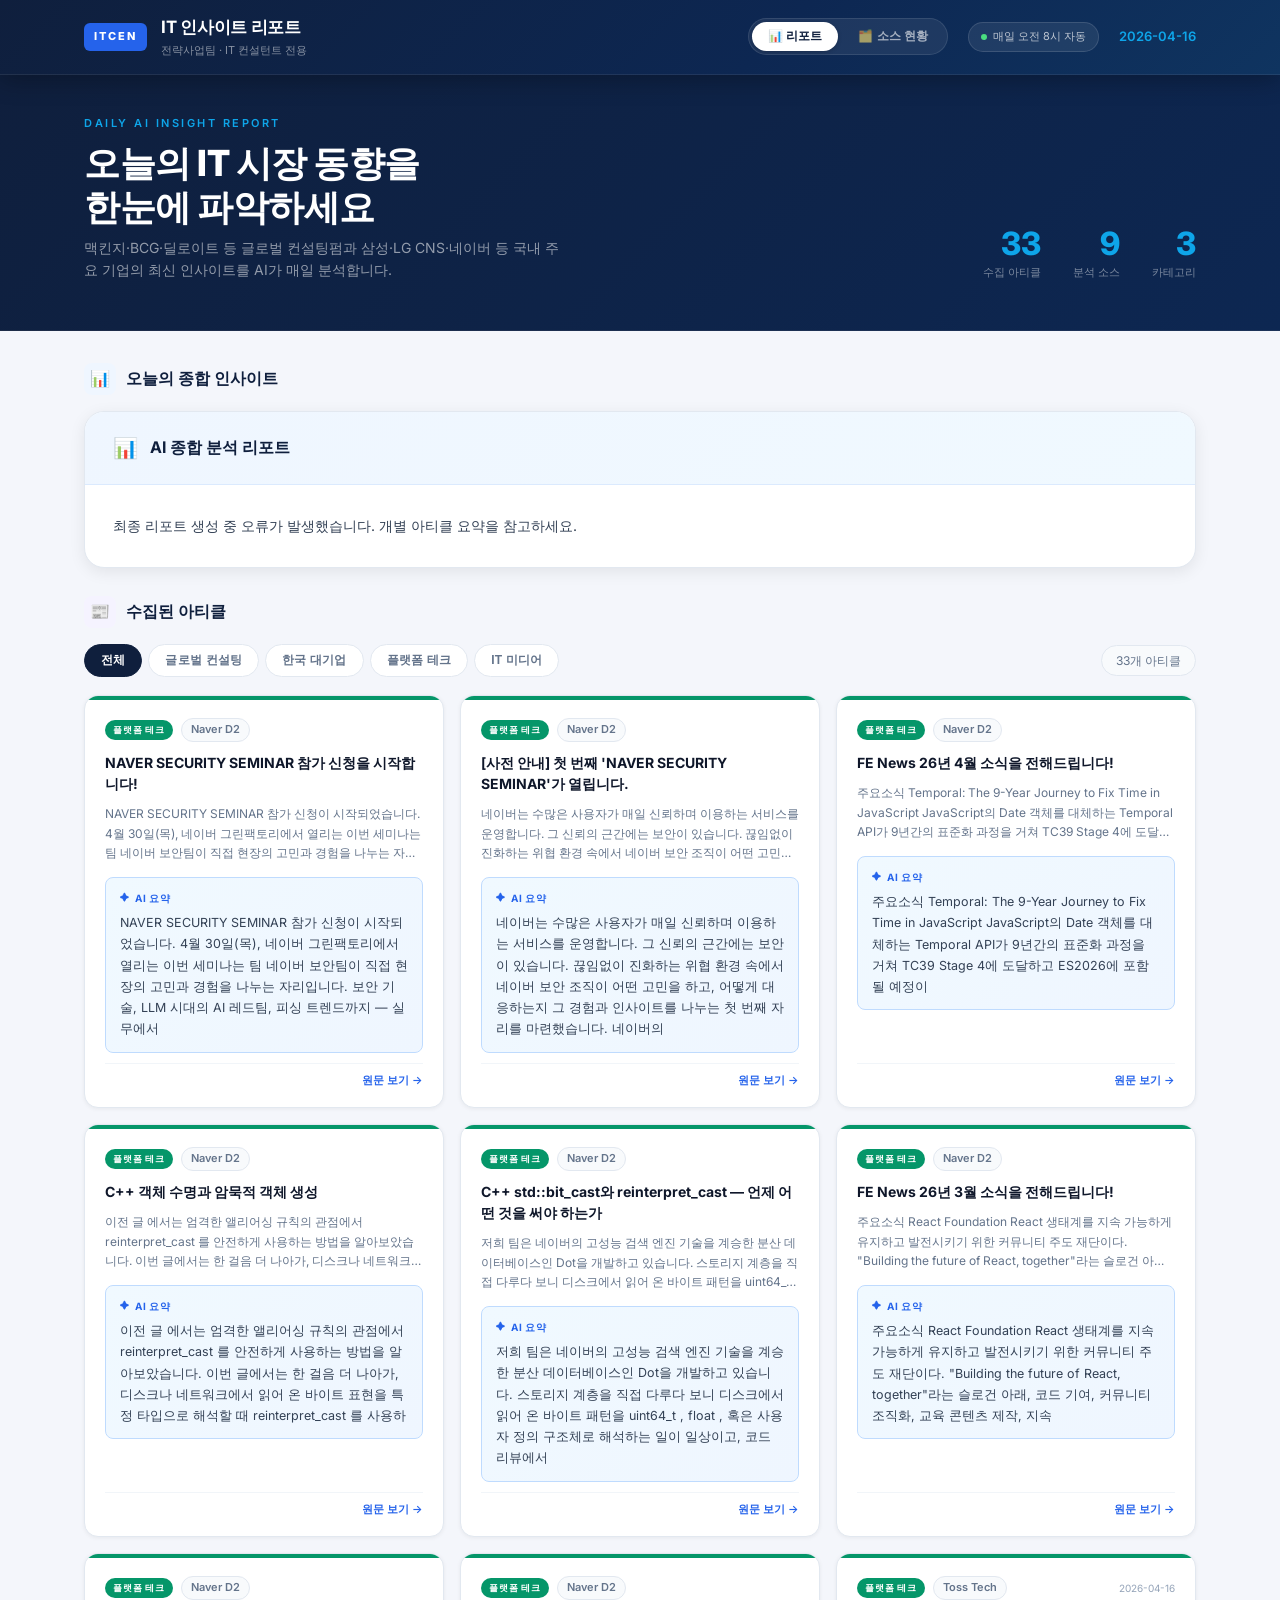
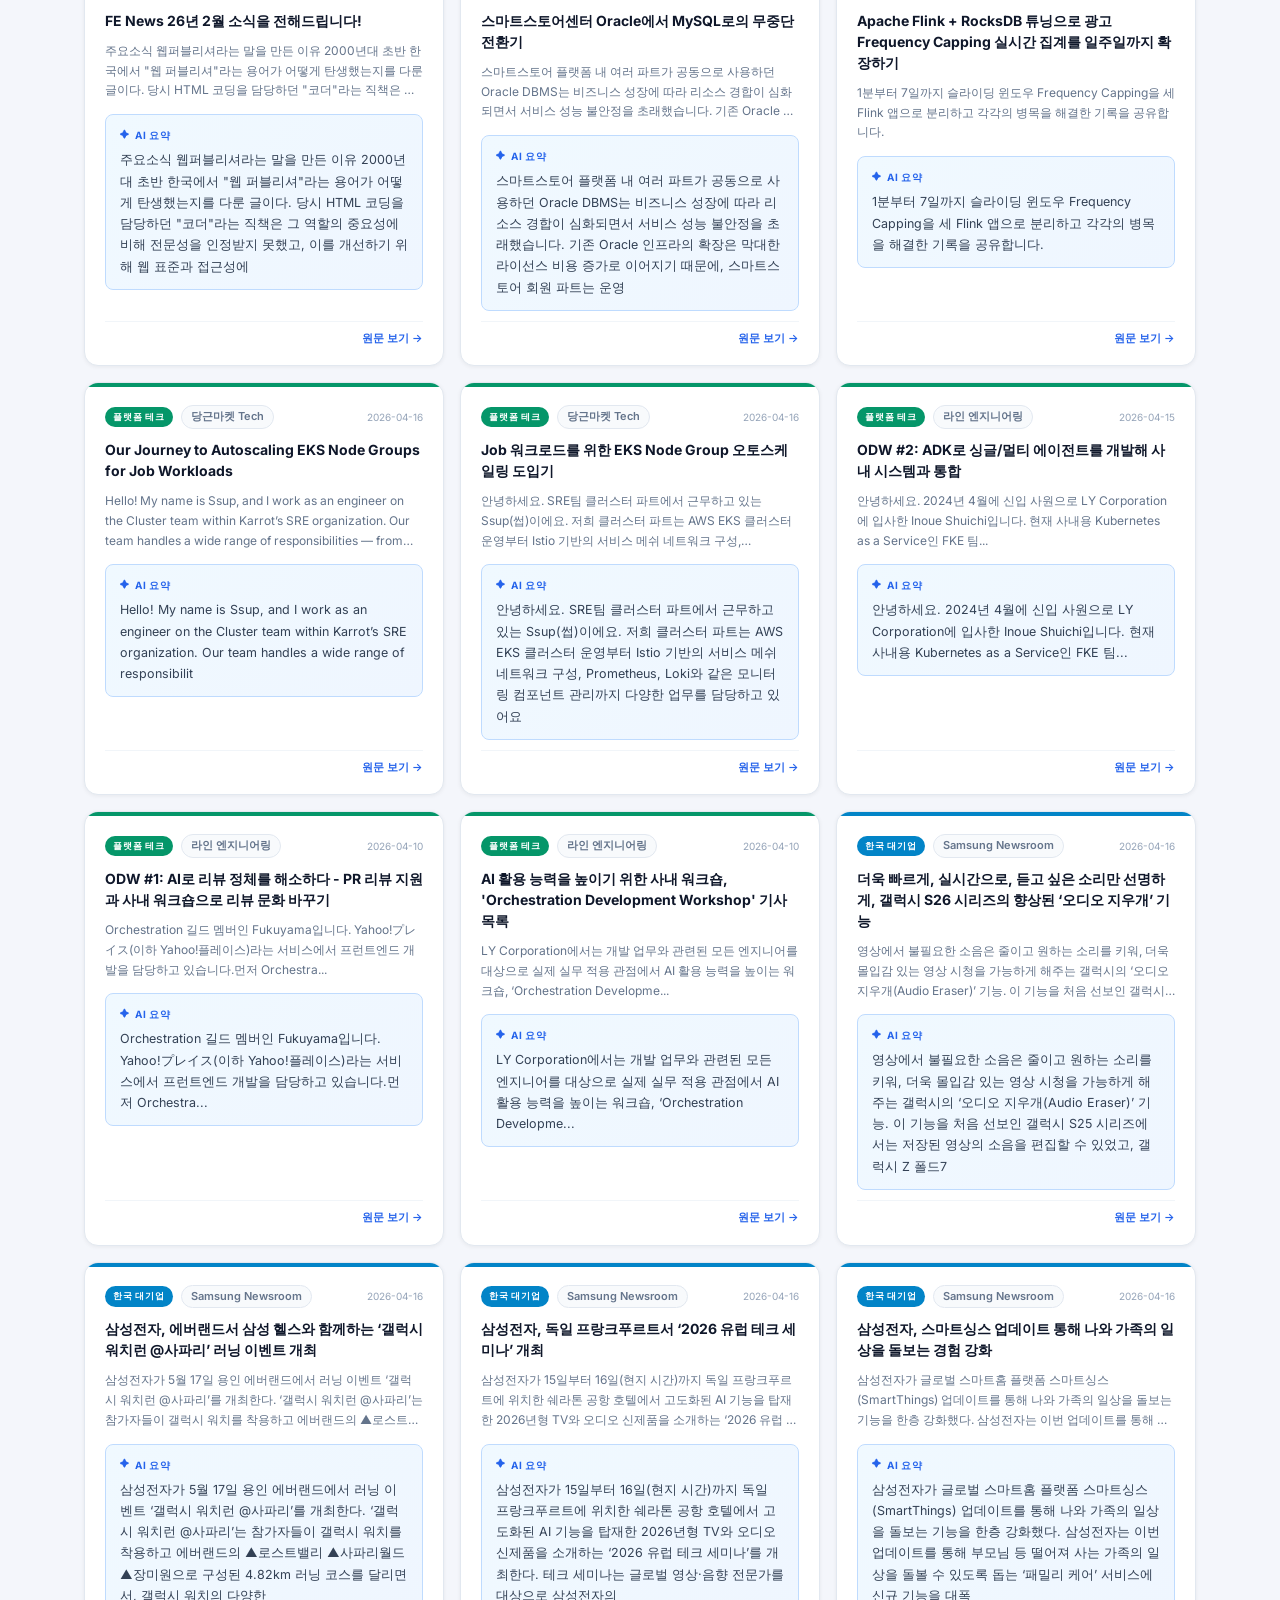
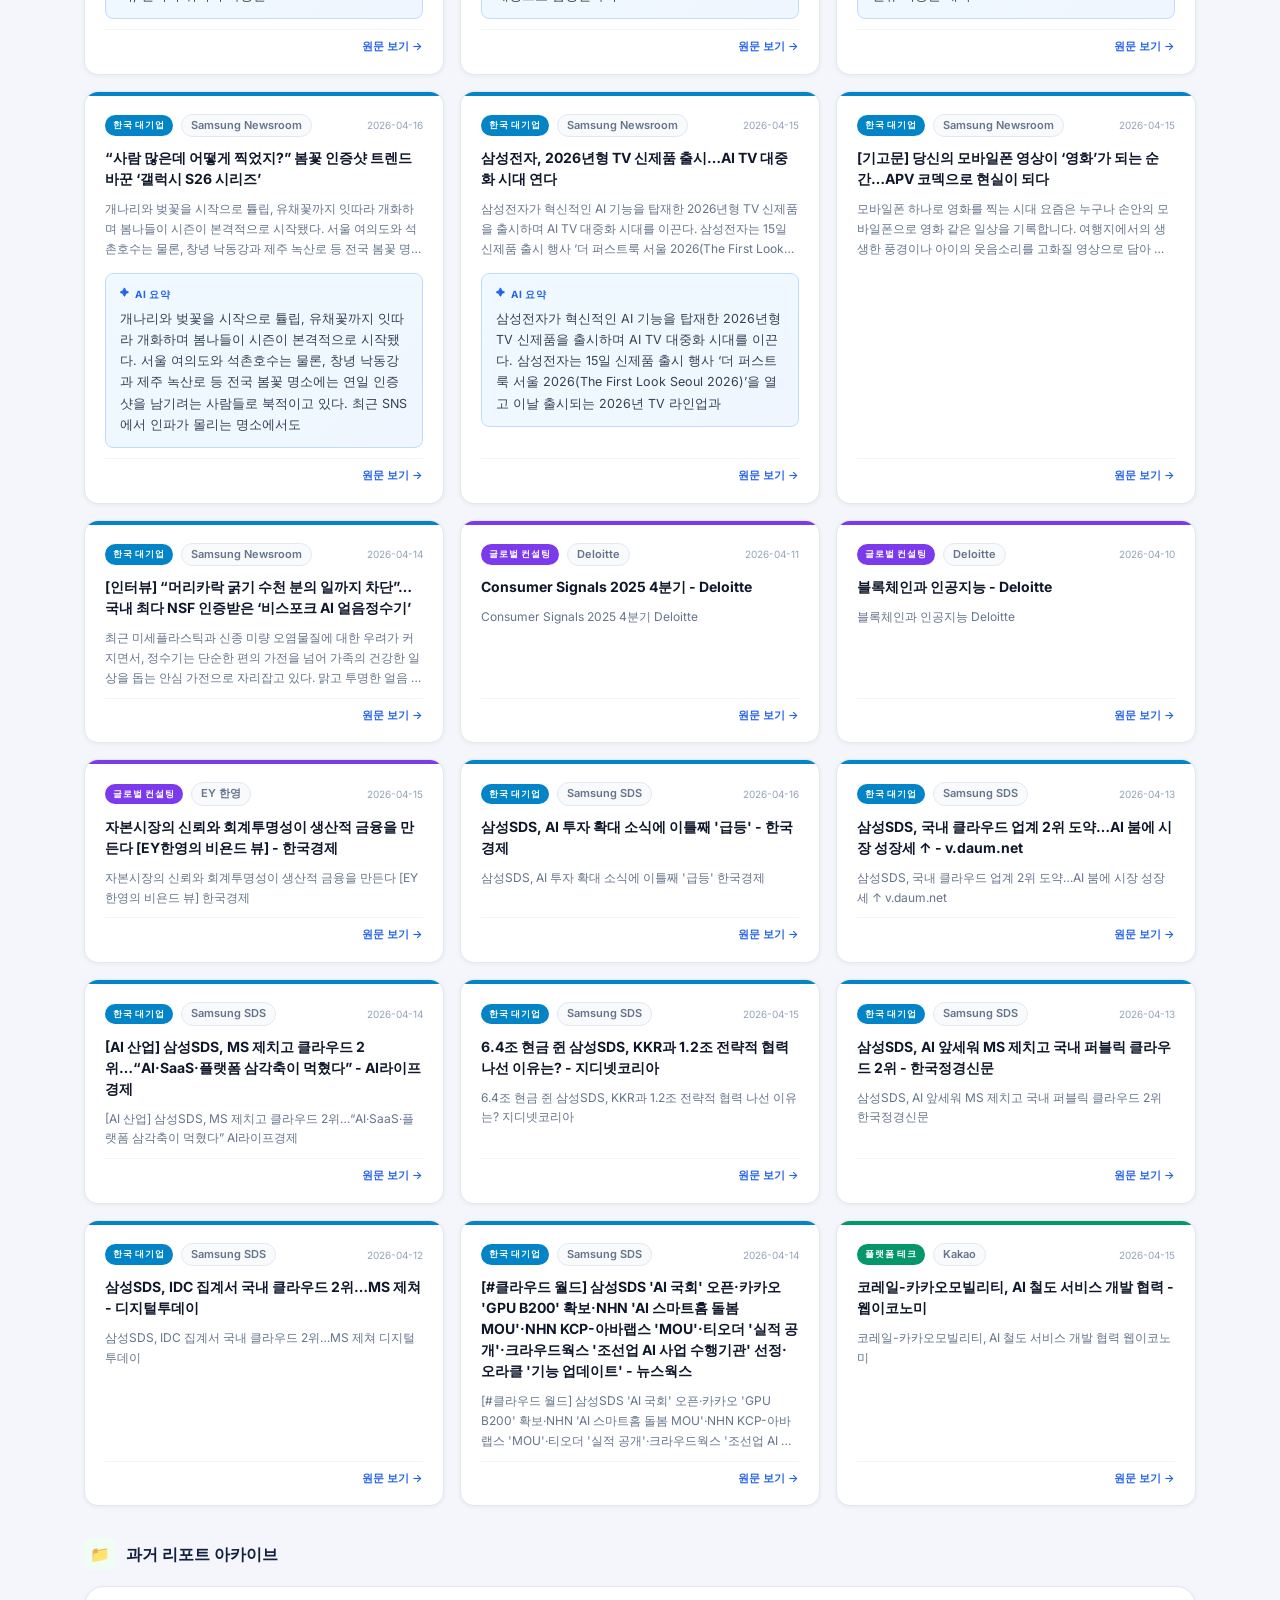
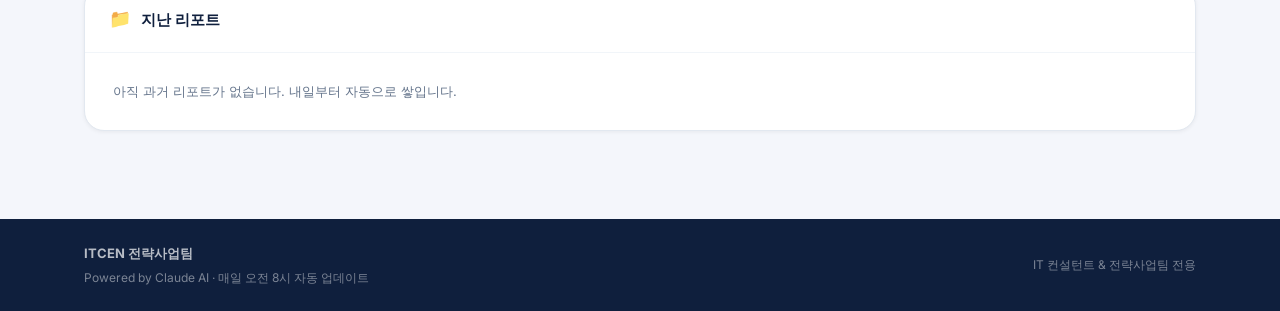
==== web/index.html @ d340bd2c "인사이트 URL, 아카이빙" ====
<!DOCTYPE html>
<html lang="ko">
<head>
  <meta charset="UTF-8" />
  <meta name="viewport" content="width=device-width, initial-scale=1.0" />
  <title>IT 인사이트 리포트 | ITCEN 전략사업팀</title>
  <link rel="stylesheet" href="style.css" />
</head>
<body>

  <!-- 헤더 -->
  <header>
    <div class="header-top">
      <div class="header-brand">
        <div class="brand-logo">ITCEN</div>
        <div>
          <div class="brand-title">IT 인사이트 리포트</div>
          <div class="brand-sub">전략사업팀 · IT 컨설턴트 전용</div>
        </div>
      </div>
      <div class="header-right">
        <nav class="header-nav">
          <button class="nav-btn active" data-tab="report">📊 리포트</button>
          <button class="nav-btn" data-tab="sources">🗂️ 소스 현황</button>
        </nav>
        <div class="live-badge">
          <div class="live-dot"></div>
          매일 오전 8시 자동
        </div>
        <div class="report-date-badge" id="report-date">-</div>
      </div>
    </div>
  </header>

  <!-- 히어로 -->
  <div class="hero">
    <div class="container hero-inner">
      <div>
        <div class="hero-label">Daily AI Insight Report</div>
        <h1>오늘의 IT 시장 동향을<br>한눈에 파악하세요</h1>
        <p class="hero-desc">맥킨지·BCG·딜로이트 등 글로벌 컨설팅펌과 삼성·LG CNS·네이버 등 국내 주요 기업의 최신 인사이트를 AI가 매일 분석합니다.</p>
      </div>
      <div class="hero-stats">
        <div class="hero-stat">
          <span class="hero-stat-num" id="stat-articles">-</span>
          <div class="hero-stat-label">수집 아티클</div>
        </div>
        <div class="hero-stat">
          <span class="hero-stat-num" id="stat-sources">-</span>
          <div class="hero-stat-label">분석 소스</div>
        </div>
        <div class="hero-stat">
          <span class="hero-stat-num" id="stat-categories">-</span>
          <div class="hero-stat-label">카테고리</div>
        </div>
      </div>
    </div>
  </div>

  <!-- 메인 -->
  <main>
    <div class="container">

      <!-- 로딩 -->
      <div id="loading" class="state-box">
        <div class="spinner"></div>
        <div class="state-title">리포트를 불러오는 중...</div>
      </div>

      <!-- 오류 -->
      <div id="error" class="state-box hidden">
        <div class="state-icon">⚠️</div>
        <div class="state-title">리포트를 불러올 수 없습니다</div>
        <div class="state-desc">잠시 후 다시 시도해주세요.<br>문제가 지속되면 관리자에게 문의하세요.</div>
      </div>

      <!-- 콘텐츠 -->
      <div id="content" class="hidden">

        <!-- 데모 안내 배너 -->
        <div class="notice-banner" id="demo-notice">
          💡 <span><strong>현재 샘플 데이터입니다.</strong> 실제 AI 크롤링은 매일 오전 8시에 자동 실행되며, 내일부터 실제 기사 데이터가 표시됩니다.</span>
        </div>

        <!-- 종합 리포트 -->
        <div class="section-header">
          <div class="section-title">
            <div class="section-icon blue">📊</div>
            오늘의 종합 인사이트
          </div>
        </div>
        <div class="report-card">
          <div class="report-card-header">
            <span style="font-size:20px">📊</span>
            <h2>AI 종합 분석 리포트</h2>
          </div>
          <div class="report-body" id="final-report"></div>
        </div>

        <!-- 아티클 -->
        <div class="section-header" style="margin-top:8px">
          <div class="section-title">
            <div class="section-icon purple">📰</div>
            수집된 아티클
          </div>
        </div>

        <div class="filter-wrap">
          <div class="filter-bar">
            <button class="filter-btn active" data-cat="all">전체</button>
            <button class="filter-btn" data-cat="글로벌 컨설팅">글로벌 컨설팅</button>
            <button class="filter-btn" data-cat="한국 대기업">한국 대기업</button>
            <button class="filter-btn" data-cat="플랫폼 테크">플랫폼 테크</button>
            <button class="filter-btn" data-cat="IT 미디어">IT 미디어</button>
          </div>
          <div class="article-count-badge" id="article-count">0개 아티클</div>
        </div>

        <div id="articles-grid" class="articles-grid"></div>

        <!-- 과거 리포트 -->
        <div class="section-header">
          <div class="section-title">
            <div class="section-icon green">📁</div>
            과거 리포트 아카이브
          </div>
        </div>
        <div class="archive-card">
          <div class="archive-card-header">
            <span style="font-size:18px">📁</span>
            <h2>지난 리포트</h2>
          </div>
          <div class="archive-list" id="archive-list">
            <p style="padding:16px;color:var(--text-sm);font-size:13px">아직 과거 리포트가 없습니다. 내일부터 자동으로 쌓입니다.</p>
          </div>
        </div>

      </div>
    </div>
  </main>

  <!-- 푸터 -->
  <footer>
    <div class="container footer-inner">
      <div>
        <div class="footer-brand">ITCEN 전략사업팀</div>
        <div style="margin-top:4px">Powered by Claude AI · 매일 오전 8시 자동 업데이트</div>
      </div>
      <div class="footer-links">
        <span>IT 컨설턴트 & 전략사업팀 전용</span>
      </div>
    </div>
  </footer>

  <!-- 소스 현황 탭 -->
  <div id="tab-sources" class="tab-panel hidden">
    <div class="container" style="padding-top:32px;padding-bottom:60px">
      <div class="sources-header">
        <h2>🗂️ 데이터 소스 현황</h2>
        <p class="sources-desc">AI 인사이트 리포트가 매일 수집·분석하는 <strong id="sources-total">-</strong>개의 출처입니다.</p>
      </div>
      <div class="sources-filter">
        <button class="filter-btn active" data-scat="all">전체</button>
        <button class="filter-btn" data-scat="글로벌 컨설팅">글로벌 컨설팅</button>
        <button class="filter-btn" data-scat="국내 연구기관">국내 연구기관</button>
        <button class="filter-btn" data-scat="한국 대기업">한국 대기업</button>
        <button class="filter-btn" data-scat="플랫폼 테크">플랫폼 테크</button>
        <button class="filter-btn" data-scat="IT 미디어">IT 미디어</button>
      </div>
      <div id="sources-grid" class="sources-grid"></div>
    </div>
  </div>

  <script src="app.js"></script>
</body>
</html>
---- web/style.css ----
@import url('https://fonts.googleapis.com/css2?family=Inter:wght@300;400;500;600;700;800&display=swap');

/* ── Reset & Tokens ───────────────────────────────────── */
*, *::before, *::after { box-sizing: border-box; margin: 0; padding: 0; }

:root {
  --navy:       #0f1f3d;
  --navy-light: #1a3460;
  --blue:       #2563eb;
  --blue-light: #3b82f6;
  --sky:        #0ea5e9;
  --bg:         #f4f6fb;
  --surface:    #ffffff;
  --surface2:   #f8fafc;
  --text:       #0f172a;
  --text-md:    #334155;
  --text-sm:    #64748b;
  --border:     #e2e8f0;
  --border-light: #f1f5f9;
  --radius-sm:  8px;
  --radius:     14px;
  --radius-lg:  20px;
  --shadow-sm:  0 1px 4px rgba(0,0,0,.06);
  --shadow:     0 4px 16px rgba(0,0,0,.08);
  --shadow-lg:  0 8px 32px rgba(0,0,0,.12);

  --cat-consulting: #7c3aed;
  --cat-corp:       #0284c7;
  --cat-platform:   #059669;
  --cat-media:      #d97706;
}

body {
  font-family: 'Inter', 'Apple SD Gothic Neo', 'Noto Sans KR', sans-serif;
  background: var(--bg);
  color: var(--text);
  line-height: 1.6;
  min-height: 100vh;
  -webkit-font-smoothing: antialiased;
}

.container { max-width: 1160px; margin: 0 auto; padding: 0 24px; }
.hidden { display: none !important; }

/* ── Header ───────────────────────────────────────────── */
header {
  background: linear-gradient(135deg, var(--navy) 0%, #0d2752 60%, #0f3460 100%);
  color: #fff;
  padding: 0;
  position: sticky;
  top: 0;
  z-index: 100;
  border-bottom: 1px solid rgba(255,255,255,.08);
  box-shadow: 0 4px 24px rgba(0,0,0,.3);
}

.header-top {
  display: flex;
  align-items: center;
  justify-content: space-between;
  padding: 14px 24px;
  max-width: 1160px;
  margin: 0 auto;
}

.header-brand {
  display: flex;
  align-items: center;
  gap: 14px;
}

.brand-logo {
  background: var(--blue);
  color: #fff;
  font-size: 11px;
  font-weight: 800;
  letter-spacing: 2px;
  padding: 5px 10px;
  border-radius: 6px;
}

.brand-title {
  font-size: 17px;
  font-weight: 700;
  color: #fff;
  letter-spacing: -.3px;
}

.brand-sub {
  font-size: 11px;
  color: rgba(255,255,255,.5);
  margin-top: 1px;
}

.header-right {
  display: flex;
  align-items: center;
  gap: 20px;
}

.live-badge {
  display: flex;
  align-items: center;
  gap: 6px;
  background: rgba(255,255,255,.08);
  border: 1px solid rgba(255,255,255,.12);
  border-radius: 999px;
  padding: 5px 12px;
  font-size: 11px;
  color: rgba(255,255,255,.7);
}

.live-dot {
  width: 6px; height: 6px;
  background: #4ade80;
  border-radius: 50%;
  animation: pulse 2s infinite;
}

@keyframes pulse {
  0%, 100% { opacity: 1; }
  50% { opacity: .4; }
}

.report-date-badge {
  font-size: 13px;
  font-weight: 600;
  color: var(--sky);
}

/* ── Hero Banner ──────────────────────────────────────── */
.hero {
  background: linear-gradient(135deg, var(--navy) 0%, #0d2752 100%);
  padding: 40px 0 48px;
  border-bottom: 1px solid rgba(255,255,255,.06);
}

.hero-inner {
  display: flex;
  align-items: flex-end;
  justify-content: space-between;
  gap: 24px;
  flex-wrap: wrap;
}

.hero-label {
  font-size: 11px;
  font-weight: 600;
  letter-spacing: 2.5px;
  color: var(--sky);
  text-transform: uppercase;
  margin-bottom: 10px;
}

.hero h1 {
  font-size: clamp(24px, 3.5vw, 36px);
  font-weight: 800;
  color: #fff;
  letter-spacing: -.5px;
  line-height: 1.2;
}

.hero-desc {
  font-size: 14px;
  color: rgba(255,255,255,.55);
  margin-top: 8px;
  max-width: 480px;
}

.hero-stats {
  display: flex;
  gap: 32px;
  flex-shrink: 0;
}

.hero-stat {
  text-align: right;
}

.hero-stat-num {
  font-size: 32px;
  font-weight: 800;
  color: var(--sky);
  line-height: 1;
  display: block;
}

.hero-stat-label {
  font-size: 11px;
  color: rgba(255,255,255,.45);
  margin-top: 4px;
}

/* ── Main Layout ──────────────────────────────────────── */
main { padding: 32px 0 60px; }

/* ── Section Title ────────────────────────────────────── */
.section-header {
  display: flex;
  align-items: center;
  justify-content: space-between;
  margin-bottom: 16px;
}

.section-title {
  display: flex;
  align-items: center;
  gap: 10px;
  font-size: 16px;
  font-weight: 700;
  color: var(--navy);
}

.section-icon {
  width: 32px; height: 32px;
  border-radius: 8px;
  display: flex; align-items: center; justify-content: center;
  font-size: 16px;
  flex-shrink: 0;
}

.section-icon.blue  { background: #eff6ff; }
.section-icon.purple { background: #f5f3ff; }
.section-icon.green { background: #f0fdf4; }

/* ── Report Card ──────────────────────────────────────── */
.report-card {
  background: var(--surface);
  border-radius: var(--radius-lg);
  border: 1px solid var(--border);
  box-shadow: var(--shadow);
  overflow: hidden;
  margin-bottom: 28px;
}

.report-card-header {
  background: linear-gradient(135deg, #eff6ff 0%, #f0f9ff 100%);
  border-bottom: 1px solid #dbeafe;
  padding: 20px 28px;
  display: flex;
  align-items: center;
  gap: 12px;
}

.report-card-header h2 {
  font-size: 16px;
  font-weight: 700;
  color: var(--navy);
}

.report-body {
  padding: 28px;
  font-size: 14px;
  line-height: 1.9;
  color: var(--text-md);
}

/* 리포트 마크다운 스타일 */
.report-body h1 {
  font-size: 18px;
  font-weight: 800;
  color: var(--navy);
  margin: 0 0 20px;
  padding-bottom: 12px;
  border-bottom: 2px solid #eff6ff;
}

.report-body h2 {
  font-size: 15px;
  font-weight: 700;
  color: var(--navy);
  margin: 28px 0 12px;
  padding: 8px 14px;
  background: #f8faff;
  border-left: 4px solid var(--blue);
  border-radius: 0 6px 6px 0;
}

.report-body h3 {
  font-size: 14px;
  font-weight: 700;
  color: var(--blue);
  margin: 20px 0 8px;
}

.report-body ul {
  padding-left: 20px;
  margin: 8px 0;
}

.report-body li {
  margin: 5px 0;
  color: var(--text-md);
}

.report-body strong {
  color: var(--text);
  font-weight: 600;
}

.report-body hr {
  border: none;
  border-top: 1px solid var(--border-light);
  margin: 24px 0;
}

/* ── Filter Bar ───────────────────────────────────────── */
.filter-wrap {
  display: flex;
  align-items: center;
  justify-content: space-between;
  margin-bottom: 18px;
  flex-wrap: wrap;
  gap: 12px;
}

.filter-bar {
  display: flex;
  gap: 6px;
  flex-wrap: wrap;
}

.filter-btn {
  padding: 7px 16px;
  border-radius: 999px;
  border: 1.5px solid var(--border);
  background: var(--surface);
  color: var(--text-sm);
  font-size: 12px;
  font-weight: 600;
  cursor: pointer;
  transition: all .15s;
  letter-spacing: .2px;
}

.filter-btn:hover {
  border-color: var(--blue);
  color: var(--blue);
  background: #eff6ff;
}

.filter-btn.active {
  background: var(--navy);
  border-color: var(--navy);
  color: #fff;
}

.article-count-badge {
  font-size: 12px;
  color: var(--text-sm);
  background: var(--surface2);
  border: 1px solid var(--border);
  border-radius: 999px;
  padding: 5px 14px;
}

/* ── Articles Grid ────────────────────────────────────── */
.articles-grid {
  display: grid;
  grid-template-columns: repeat(auto-fill, minmax(340px, 1fr));
  gap: 16px;
  margin-bottom: 32px;
}

.article-card {
  background: var(--surface);
  border-radius: var(--radius);
  border: 1px solid var(--border);
  box-shadow: var(--shadow-sm);
  overflow: hidden;
  display: flex;
  flex-direction: column;
  transition: transform .18s, box-shadow .18s;
}

.article-card:hover {
  transform: translateY(-3px);
  box-shadow: var(--shadow-lg);
}

.article-card-top {
  height: 4px;
  background: var(--cat-color, var(--blue));
}

.article-card-body {
  padding: 18px 20px;
  display: flex;
  flex-direction: column;
  gap: 10px;
  flex: 1;
}

.article-meta {
  display: flex;
  align-items: center;
  gap: 8px;
  flex-wrap: wrap;
}

.cat-badge {
  font-size: 9px;
  font-weight: 700;
  padding: 3px 8px;
  border-radius: 999px;
  color: #fff;
  background: var(--cat-color, var(--blue));
  letter-spacing: .8px;
  text-transform: uppercase;
}

.source-logo {
  width: 16px;
  height: 16px;
  border-radius: 3px;
  object-fit: contain;
  flex-shrink: 0;
}

.source-chip {
  font-size: 11px;
  font-weight: 600;
  color: var(--text-sm);
  background: var(--surface2);
  border: 1px solid var(--border);
  border-radius: 999px;
  padding: 2px 9px;
}

.article-date {
  font-size: 10px;
  color: #94a3b8;
  margin-left: auto;
}

.article-title {
  font-size: 14px;
  font-weight: 700;
  color: var(--text);
  line-height: 1.5;
}

.article-title a {
  color: inherit;
  text-decoration: none;
}

.article-title a:hover { color: var(--blue); }

.article-original {
  font-size: 12px;
  color: var(--text-sm);
  line-height: 1.65;
  display: -webkit-box;
  -webkit-line-clamp: 3;
  -webkit-box-orient: vertical;
  overflow: hidden;
}

.article-ai-box {
  background: linear-gradient(135deg, #f0f9ff 0%, #eff6ff 100%);
  border: 1px solid #bfdbfe;
  border-radius: var(--radius-sm);
  padding: 12px 14px;
  margin-top: 4px;
}

.ai-label {
  display: flex;
  align-items: center;
  gap: 5px;
  font-size: 10px;
  font-weight: 700;
  color: var(--blue);
  letter-spacing: .8px;
  text-transform: uppercase;
  margin-bottom: 6px;
}

.ai-label::before {
  content: '✦';
  font-size: 9px;
}

.article-ai-text {
  font-size: 12.5px;
  color: var(--text-md);
  line-height: 1.7;
}

.article-link-row {
  display: flex;
  align-items: center;
  justify-content: flex-end;
  padding-top: 8px;
  border-top: 1px solid var(--border-light);
  margin-top: auto;
}

.article-link {
  font-size: 11px;
  font-weight: 600;
  color: var(--blue);
  text-decoration: none;
  display: flex;
  align-items: center;
  gap: 4px;
}

.article-link:hover { color: var(--navy); }

/* ── Archive ──────────────────────────────────────────── */
.archive-card {
  background: var(--surface);
  border-radius: var(--radius-lg);
  border: 1px solid var(--border);
  box-shadow: var(--shadow-sm);
  overflow: hidden;
  margin-bottom: 28px;
}

.archive-card-header {
  padding: 18px 24px;
  border-bottom: 1px solid var(--border-light);
  display: flex;
  align-items: center;
  gap: 10px;
}

.archive-card-header h2 {
  font-size: 15px;
  font-weight: 700;
  color: var(--navy);
}

.archive-list { padding: 12px; }

.archive-item {
  display: flex;
  align-items: center;
  gap: 16px;
  padding: 12px 16px;
  border-radius: var(--radius-sm);
  text-decoration: none;
  color: var(--text);
  transition: background .12s;
  cursor: pointer;
}

.archive-item:hover { background: var(--surface2); }

.archive-date-num {
  font-size: 22px;
  font-weight: 800;
  color: var(--navy);
  line-height: 1;
  min-width: 32px;
}

.archive-date-month {
  font-size: 10px;
  color: var(--text-sm);
  margin-top: 2px;
}

.archive-divider {
  width: 1px;
  height: 32px;
  background: var(--border);
}

.archive-info { flex: 1; }

.archive-date-full {
  font-size: 13px;
  font-weight: 600;
  color: var(--text);
}

.archive-cats {
  display: flex;
  gap: 6px;
  margin-top: 4px;
  flex-wrap: wrap;
}

.archive-cat-chip {
  font-size: 10px;
  color: var(--text-sm);
  background: var(--surface2);
  border: 1px solid var(--border);
  border-radius: 999px;
  padding: 1px 7px;
}

.archive-count {
  font-size: 12px;
  color: var(--text-sm);
  background: var(--surface2);
  border: 1px solid var(--border);
  border-radius: 999px;
  padding: 4px 12px;
  white-space: nowrap;
}

.archive-arrow {
  color: var(--text-sm);
  font-size: 14px;
}

/* ── Loading / Error ──────────────────────────────────── */
.state-box {
  display: flex;
  flex-direction: column;
  align-items: center;
  justify-content: center;
  min-height: 400px;
  gap: 20px;
  color: var(--text-sm);
}

.state-icon { font-size: 48px; }

.state-title {
  font-size: 16px;
  font-weight: 600;
  color: var(--text-md);
}

.state-desc {
  font-size: 13px;
  color: var(--text-sm);
  text-align: center;
}

.spinner {
  width: 44px; height: 44px;
  border: 3px solid var(--border);
  border-top-color: var(--blue);
  border-radius: 50%;
  animation: spin .75s linear infinite;
}

@keyframes spin { to { transform: rotate(360deg); } }

/* ── Notice Banner ────────────────────────────────────── */
.notice-banner {
  background: linear-gradient(135deg, #fefce8 0%, #fef9c3 100%);
  border: 1px solid #fde68a;
  border-radius: var(--radius);
  padding: 14px 20px;
  margin-bottom: 24px;
  display: flex;
  align-items: center;
  gap: 12px;
  font-size: 13px;
  color: #92400e;
}

.notice-banner strong { font-weight: 700; }

/* ── Footer ───────────────────────────────────────────── */
footer {
  background: var(--navy);
  color: rgba(255,255,255,.45);
  padding: 24px 0;
  margin-top: auto;
}

.footer-inner {
  display: flex;
  justify-content: space-between;
  align-items: center;
  font-size: 12px;
}

.footer-brand {
  font-weight: 700;
  color: rgba(255,255,255,.7);
  font-size: 13px;
}

.footer-links {
  display: flex;
  gap: 20px;
}

/* ── Header Nav (탭) ──────────────────────────────────── */
.header-nav {
  display: flex;
  gap: 4px;
  background: rgba(255,255,255,.07);
  border: 1px solid rgba(255,255,255,.1);
  border-radius: 999px;
  padding: 3px;
}

.nav-btn {
  padding: 6px 16px;
  border-radius: 999px;
  border: none;
  background: transparent;
  color: rgba(255,255,255,.6);
  font-size: 12px;
  font-weight: 600;
  cursor: pointer;
  transition: all .15s;
  white-space: nowrap;
}

.nav-btn:hover {
  color: #fff;
  background: rgba(255,255,255,.1);
}

.nav-btn.active {
  background: #fff;
  color: var(--navy);
  box-shadow: 0 1px 4px rgba(0,0,0,.2);
}

/* ── Sources Tab Panel ────────────────────────────────── */
#tab-sources {
  background: var(--bg);
  min-height: calc(100vh - 60px);
}

.sources-header {
  margin-bottom: 24px;
}

.sources-header h2 {
  font-size: 22px;
  font-weight: 800;
  color: var(--navy);
  margin-bottom: 6px;
}

.sources-desc {
  font-size: 14px;
  color: var(--text-sm);
}

.sources-filter {
  display: flex;
  gap: 6px;
  flex-wrap: wrap;
  margin-bottom: 28px;
}

/* ── Sources Group ────────────────────────────────────── */
.sources-group {
  margin-bottom: 32px;
}

.sources-group-title {
  display: flex;
  align-items: center;
  gap: 8px;
  font-size: 15px;
  font-weight: 700;
  color: var(--navy);
  padding-left: 14px;
  border-left: 3px solid;
  margin-bottom: 14px;
}

.sources-group-dot {
  width: 8px; height: 8px;
  border-radius: 50%;
  flex-shrink: 0;
}

.sources-group-count {
  font-size: 12px;
  font-weight: 500;
  color: var(--text-sm);
  margin-left: 2px;
}

.sources-group-grid {
  display: grid;
  grid-template-columns: repeat(auto-fill, minmax(300px, 1fr));
  gap: 12px;
}

/* ── Source Card ──────────────────────────────────────── */
.source-card {
  background: var(--surface);
  border-radius: var(--radius);
  border: 1px solid var(--border);
  box-shadow: var(--shadow-sm);
  overflow: hidden;
  display: flex;
  flex-direction: column;
  text-decoration: none;
  color: var(--text);
  transition: transform .18s, box-shadow .18s;
}

.source-card:hover {
  transform: translateY(-3px);
  box-shadow: var(--shadow-lg);
  border-color: #cbd5e1;
}

.source-card-accent {
  height: 3px;
  flex-shrink: 0;
}

.source-card-body {
  display: flex;
  align-items: flex-start;
  gap: 12px;
  padding: 16px;
  flex: 1;
}

.source-card-logo-wrap {
  flex-shrink: 0;
  width: 40px; height: 40px;
  border-radius: var(--radius-sm);
  border: 1px solid var(--border);
  background: var(--surface2);
  display: flex; align-items: center; justify-content: center;
  overflow: hidden;
}

.source-card-logo {
  width: 28px; height: 28px;
  object-fit: contain;
}

.source-card-info {
  flex: 1;
  min-width: 0;
}

.source-card-name {
  font-size: 14px;
  font-weight: 700;
  color: var(--text);
  margin-bottom: 2px;
  white-space: nowrap;
  overflow: hidden;
  text-overflow: ellipsis;
}

.source-card-en {
  font-size: 11px;
  color: var(--text-sm);
  margin-bottom: 4px;
}

.source-card-desc {
  font-size: 11.5px;
  color: var(--text-sm);
  line-height: 1.5;
}

.source-card-type {
  flex-shrink: 0;
  font-size: 9px;
  font-weight: 700;
  letter-spacing: 1px;
  padding: 3px 8px;
  border-radius: 999px;
  align-self: flex-start;
}

.source-card-url {
  padding: 8px 16px;
  font-size: 10.5px;
  color: #94a3b8;
  border-top: 1px solid var(--border-light);
  white-space: nowrap;
  overflow: hidden;
  text-overflow: ellipsis;
  background: var(--surface2);
}

/* ── Responsive ───────────────────────────────────────── */
@media (max-width: 640px) {
  .hero-stats { display: none; }
  .articles-grid { grid-template-columns: 1fr; }
  .sources-group-grid { grid-template-columns: 1fr; }
  .header-right { gap: 8px; }
  .report-date-badge { display: none; }
  .hero h1 { font-size: 22px; }
  .nav-btn { padding: 5px 10px; font-size: 11px; }
  .live-badge { display: none; }
}
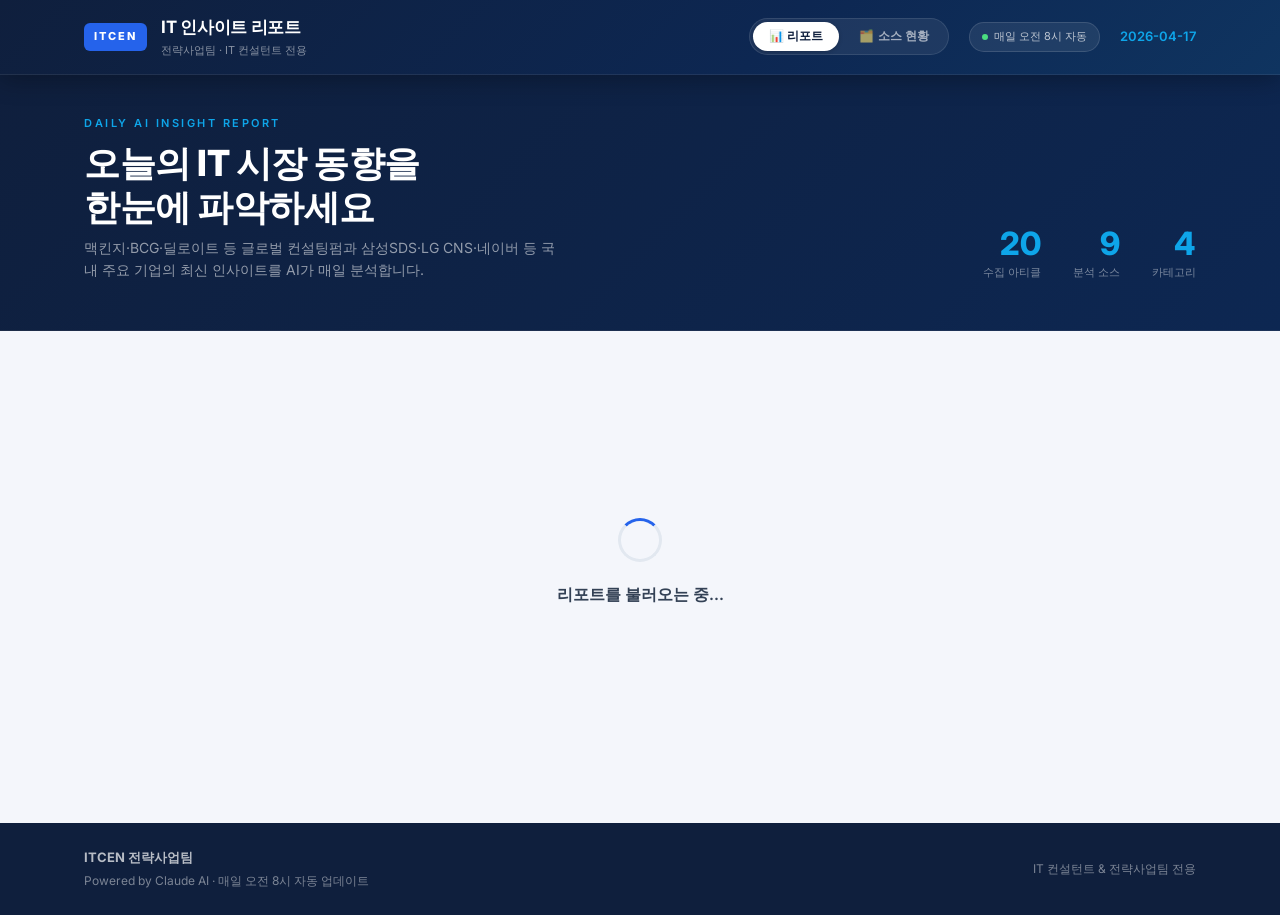
==== commit 756030d2: "기능수정" ====
--- a/web/index.html
+++ b/web/index.html
@@ -5,6 +5,10 @@
   <meta name="viewport" content="width=device-width, initial-scale=1.0" />
   <title>IT 인사이트 리포트 | ITCEN 전략사업팀</title>
   <link rel="stylesheet" href="style.css" />
+  <!-- Chart.js -->
+  <script src="https://cdn.jsdelivr.net/npm/chart.js@4.4.0/dist/chart.umd.min.js"></script>
+  <!-- WordCloud2 -->
+  <script src="https://cdn.jsdelivr.net/npm/wordcloud2@1.2.2/src/wordcloud2.js"></script>
 </head>
 <body>
 
@@ -38,7 +42,7 @@
       <div>
         <div class="hero-label">Daily AI Insight Report</div>
         <h1>오늘의 IT 시장 동향을<br>한눈에 파악하세요</h1>
-        <p class="hero-desc">맥킨지·BCG·딜로이트 등 글로벌 컨설팅펌과 삼성·LG CNS·네이버 등 국내 주요 기업의 최신 인사이트를 AI가 매일 분석합니다.</p>
+        <p class="hero-desc">맥킨지·BCG·딜로이트 등 글로벌 컨설팅펌과 삼성SDS·LG CNS·네이버 등 국내 주요 기업의 최신 인사이트를 AI가 매일 분석합니다.</p>
       </div>
       <div class="hero-stats">
         <div class="hero-stat">
@@ -79,10 +83,10 @@
 
         <!-- 데모 안내 배너 -->
         <div class="notice-banner" id="demo-notice">
-          💡 <span><strong>현재 샘플 데이터입니다.</strong> 실제 AI 크롤링은 매일 오전 8시에 자동 실행되며, 내일부터 실제 기사 데이터가 표시됩니다.</span>
-        </div>
-
-        <!-- 종합 리포트 -->
+          💡 <span><strong>현재 샘플 데이터입니다.</strong> 실제 AI 크롤링은 매일 오전 8시에 자동 실행됩니다.</span>
+        </div>
+
+        <!-- ① AI 종합 리포트 -->
         <div class="section-header">
           <div class="section-title">
             <div class="section-icon blue">📊</div>
@@ -97,12 +101,39 @@
           <div class="report-body" id="final-report"></div>
         </div>
 
-        <!-- 아티클 -->
+        <!-- ② 주간 트렌드 차트 -->
+        <div class="section-header" style="margin-top:8px">
+          <div class="section-title">
+            <div class="section-icon orange">📈</div>
+            카테고리별 주간 트렌드
+          </div>
+          <div class="section-sub">최근 7일간 카테고리별 수집 현황</div>
+        </div>
+        <div class="chart-card">
+          <canvas id="trend-chart" height="90"></canvas>
+          <div class="chart-empty hidden" id="chart-empty">데이터가 쌓이면 차트가 표시됩니다 (내일부터)</div>
+        </div>
+
+        <!-- ③ 워드클라우드 -->
+        <div class="section-header" style="margin-top:8px">
+          <div class="section-title">
+            <div class="section-icon purple">☁️</div>
+            주요 키워드 분석
+          </div>
+          <div class="section-sub">수집 아티클에서 추출한 핵심 키워드</div>
+        </div>
+        <div class="wordcloud-card">
+          <canvas id="wordcloud-canvas"></canvas>
+          <div class="wordcloud-empty hidden" id="wordcloud-empty">키워드를 분석하는 중...</div>
+        </div>
+
+        <!-- ④ 수집된 아티클 -->
         <div class="section-header" style="margin-top:8px">
           <div class="section-title">
             <div class="section-icon purple">📰</div>
             수집된 아티클
           </div>
+          <div class="section-sub" id="article-period"></div>
         </div>
 
         <div class="filter-wrap">
@@ -113,12 +144,19 @@
             <button class="filter-btn" data-cat="플랫폼 테크">플랫폼 테크</button>
             <button class="filter-btn" data-cat="IT 미디어">IT 미디어</button>
           </div>
+          <div class="sort-wrap">
+            <select class="sort-select" id="sort-select">
+              <option value="score">중요도 순</option>
+              <option value="date">날짜 순</option>
+              <option value="source">출처 순</option>
+            </select>
+          </div>
           <div class="article-count-badge" id="article-count">0개 아티클</div>
         </div>
 
         <div id="articles-grid" class="articles-grid"></div>
 
-        <!-- 과거 리포트 -->
+        <!-- ⑤ 과거 리포트 -->
         <div class="section-header">
           <div class="section-title">
             <div class="section-icon green">📁</div>
--- a/web/style.css
+++ b/web/style.css
@@ -685,6 +685,147 @@
   gap: 20px;
 }
 
+/* ── Section Sub ──────────────────────────────────────── */
+.section-sub {
+  font-size: 12px;
+  color: var(--text-sm);
+}
+
+/* ── Section Icon Colors ──────────────────────────────── */
+.section-icon.orange { background: #fff7ed; }
+
+/* ── ① 주간 트렌드 차트 ────────────────────────────────── */
+.chart-card {
+  background: var(--surface);
+  border-radius: var(--radius-lg);
+  border: 1px solid var(--border);
+  box-shadow: var(--shadow-sm);
+  padding: 24px 28px;
+  margin-bottom: 28px;
+  min-height: 200px;
+  display: flex;
+  align-items: center;
+  justify-content: center;
+}
+
+.chart-empty {
+  font-size: 13px;
+  color: var(--text-sm);
+  text-align: center;
+}
+
+/* ── ② 중요도 점수 뱃지 ────────────────────────────────── */
+.score-badge {
+  font-size: 10px;
+  font-weight: 700;
+  padding: 2px 8px;
+  border-radius: 999px;
+  letter-spacing: .3px;
+  flex-shrink: 0;
+}
+
+.score-high {
+  background: #fef3c7;
+  color: #b45309;
+  border: 1px solid #fde68a;
+}
+
+.score-mid {
+  background: #f0fdf4;
+  color: #15803d;
+  border: 1px solid #bbf7d0;
+}
+
+.score-low {
+  background: #f8fafc;
+  color: #94a3b8;
+  border: 1px solid var(--border);
+}
+
+/* ⑤ 영문 원제 표시 */
+.article-orig-title {
+  font-size: 10.5px;
+  color: #94a3b8;
+  margin-top: -4px;
+  line-height: 1.4;
+  display: -webkit-box;
+  -webkit-line-clamp: 1;
+  -webkit-box-orient: vertical;
+  overflow: hidden;
+}
+
+/* 정렬 셀렉트 */
+.sort-wrap {
+  display: flex;
+  align-items: center;
+}
+
+.sort-select {
+  padding: 6px 12px;
+  border-radius: 999px;
+  border: 1.5px solid var(--border);
+  background: var(--surface);
+  color: var(--text-sm);
+  font-size: 12px;
+  font-weight: 600;
+  cursor: pointer;
+  outline: none;
+  transition: border-color .15s;
+}
+
+.sort-select:hover, .sort-select:focus {
+  border-color: var(--blue);
+  color: var(--blue);
+}
+
+/* ── WordCloud Card ───────────────────────────────────── */
+.wordcloud-card {
+  background: var(--surface);
+  border-radius: var(--radius-lg);
+  border: 1px solid var(--border);
+  box-shadow: var(--shadow-sm);
+  padding: 20px 24px;
+  margin-bottom: 28px;
+  min-height: 300px;
+  display: flex;
+  align-items: center;
+  justify-content: center;
+  overflow: hidden;
+}
+
+.wordcloud-card canvas {
+  max-width: 100%;
+  border-radius: var(--radius-sm);
+  background: var(--surface2);
+}
+
+.wordcloud-empty {
+  font-size: 13px;
+  color: var(--text-sm);
+  text-align: center;
+}
+
+/* 폴백: 텍스트 태그 클라우드 */
+.tag-cloud-fallback {
+  display: flex;
+  flex-wrap: wrap;
+  gap: 10px 16px;
+  align-items: center;
+  justify-content: center;
+  padding: 12px;
+  width: 100%;
+}
+
+.tag-cloud-fallback span {
+  cursor: default;
+  transition: transform .15s;
+  line-height: 1.4;
+}
+
+.tag-cloud-fallback span:hover {
+  transform: scale(1.1);
+}
+
 /* ── Header Nav (탭) ──────────────────────────────────── */
 .header-nav {
   display: flex;
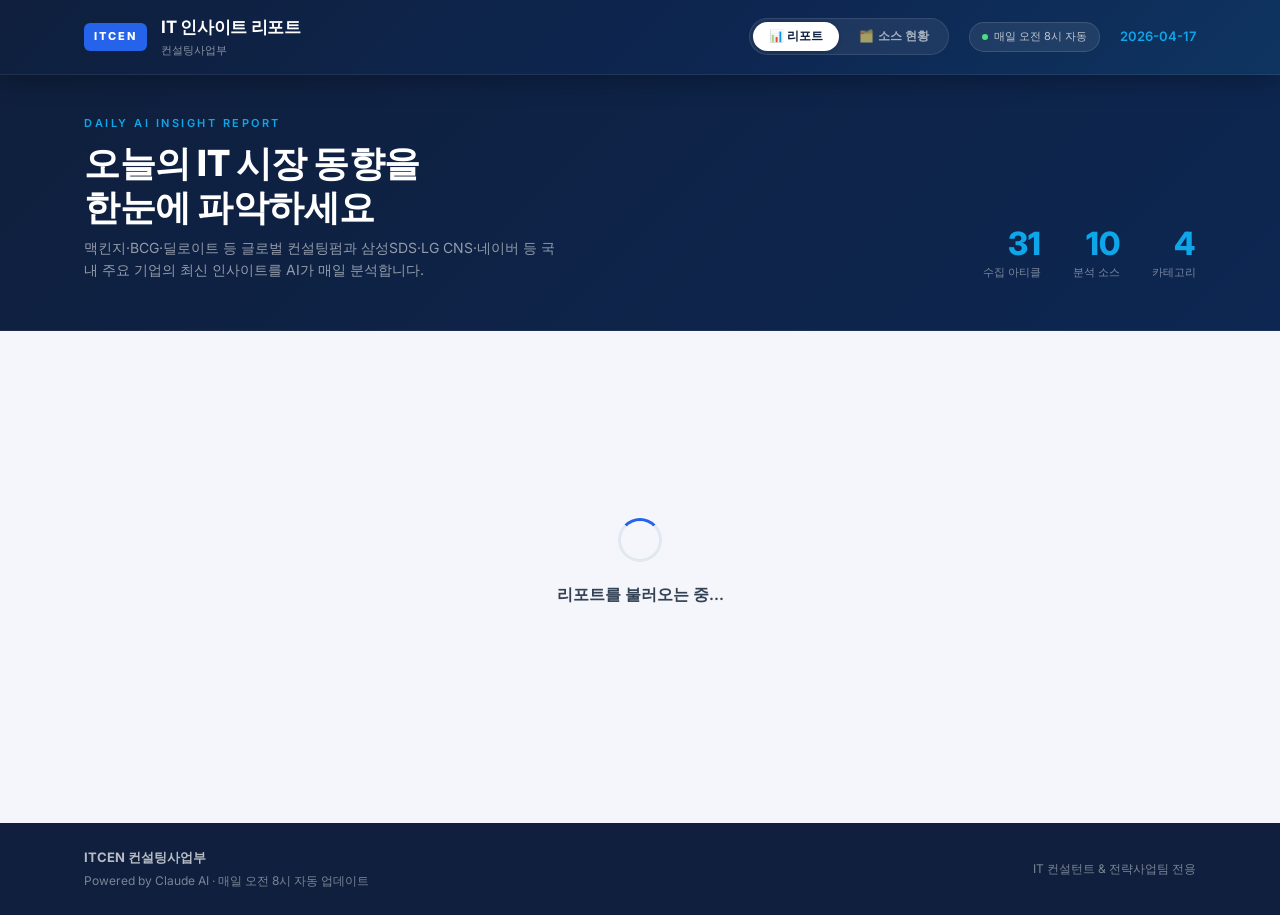
==== commit 27bd00d9: "기능수정2" ====
--- a/web/index.html
+++ b/web/index.html
@@ -3,23 +3,20 @@
 <head>
   <meta charset="UTF-8" />
   <meta name="viewport" content="width=device-width, initial-scale=1.0" />
-  <title>IT 인사이트 리포트 | ITCEN 전략사업팀</title>
+  <title>IT 인사이트 리포트 | ITCEN 컨설팅사업부</title>
   <link rel="stylesheet" href="style.css" />
-  <!-- Chart.js -->
   <script src="https://cdn.jsdelivr.net/npm/chart.js@4.4.0/dist/chart.umd.min.js"></script>
-  <!-- WordCloud2 -->
   <script src="https://cdn.jsdelivr.net/npm/wordcloud2@1.2.2/src/wordcloud2.js"></script>
 </head>
 <body>
 
-  <!-- 헤더 -->
   <header>
     <div class="header-top">
       <div class="header-brand">
         <div class="brand-logo">ITCEN</div>
         <div>
           <div class="brand-title">IT 인사이트 리포트</div>
-          <div class="brand-sub">전략사업팀 · IT 컨설턴트 전용</div>
+          <div class="brand-sub">컨설팅사업부</div>
         </div>
       </div>
       <div class="header-right">
@@ -27,16 +24,12 @@
           <button class="nav-btn active" data-tab="report">📊 리포트</button>
           <button class="nav-btn" data-tab="sources">🗂️ 소스 현황</button>
         </nav>
-        <div class="live-badge">
-          <div class="live-dot"></div>
-          매일 오전 8시 자동
-        </div>
+        <div class="live-badge"><div class="live-dot"></div>매일 오전 8시 자동</div>
         <div class="report-date-badge" id="report-date">-</div>
       </div>
     </div>
   </header>
 
-  <!-- 히어로 -->
   <div class="hero">
     <div class="container hero-inner">
       <div>
@@ -45,43 +38,29 @@
         <p class="hero-desc">맥킨지·BCG·딜로이트 등 글로벌 컨설팅펌과 삼성SDS·LG CNS·네이버 등 국내 주요 기업의 최신 인사이트를 AI가 매일 분석합니다.</p>
       </div>
       <div class="hero-stats">
-        <div class="hero-stat">
-          <span class="hero-stat-num" id="stat-articles">-</span>
-          <div class="hero-stat-label">수집 아티클</div>
-        </div>
-        <div class="hero-stat">
-          <span class="hero-stat-num" id="stat-sources">-</span>
-          <div class="hero-stat-label">분석 소스</div>
-        </div>
-        <div class="hero-stat">
-          <span class="hero-stat-num" id="stat-categories">-</span>
-          <div class="hero-stat-label">카테고리</div>
-        </div>
+        <div class="hero-stat"><span class="hero-stat-num" id="stat-articles">-</span><div class="hero-stat-label">수집 아티클</div></div>
+        <div class="hero-stat"><span class="hero-stat-num" id="stat-sources">-</span><div class="hero-stat-label">분석 소스</div></div>
+        <div class="hero-stat"><span class="hero-stat-num" id="stat-categories">-</span><div class="hero-stat-label">카테고리</div></div>
       </div>
     </div>
   </div>
 
-  <!-- 메인 -->
   <main>
     <div class="container">
 
-      <!-- 로딩 -->
       <div id="loading" class="state-box">
         <div class="spinner"></div>
         <div class="state-title">리포트를 불러오는 중...</div>
       </div>
 
-      <!-- 오류 -->
       <div id="error" class="state-box hidden">
         <div class="state-icon">⚠️</div>
         <div class="state-title">리포트를 불러올 수 없습니다</div>
-        <div class="state-desc">잠시 후 다시 시도해주세요.<br>문제가 지속되면 관리자에게 문의하세요.</div>
+        <div class="state-desc">잠시 후 다시 시도해주세요.</div>
       </div>
 
-      <!-- 콘텐츠 -->
       <div id="content" class="hidden">
 
-        <!-- 데모 안내 배너 -->
         <div class="notice-banner" id="demo-notice">
           💡 <span><strong>현재 샘플 데이터입니다.</strong> 실제 AI 크롤링은 매일 오전 8시에 자동 실행됩니다.</span>
         </div>
@@ -89,37 +68,16 @@
         <!-- ① AI 종합 리포트 -->
         <div class="section-header">
           <div class="section-title">
-            <div class="section-icon blue">📊</div>
-            오늘의 종합 인사이트
+            <div class="section-icon blue">📊</div>오늘의 종합 인사이트
           </div>
         </div>
         <div class="report-card">
-          <div class="report-card-header">
-            <span style="font-size:20px">📊</span>
-            <h2>AI 종합 분석 리포트</h2>
-          </div>
           <div class="report-body" id="final-report"></div>
         </div>
 
-        <!-- ② 주간 트렌드 차트 -->
+        <!-- ② 워드클라우드 -->
         <div class="section-header" style="margin-top:8px">
-          <div class="section-title">
-            <div class="section-icon orange">📈</div>
-            카테고리별 주간 트렌드
-          </div>
-          <div class="section-sub">최근 7일간 카테고리별 수집 현황</div>
-        </div>
-        <div class="chart-card">
-          <canvas id="trend-chart" height="90"></canvas>
-          <div class="chart-empty hidden" id="chart-empty">데이터가 쌓이면 차트가 표시됩니다 (내일부터)</div>
-        </div>
-
-        <!-- ③ 워드클라우드 -->
-        <div class="section-header" style="margin-top:8px">
-          <div class="section-title">
-            <div class="section-icon purple">☁️</div>
-            주요 키워드 분석
-          </div>
+          <div class="section-title"><div class="section-icon purple">☁️</div>주요 키워드 분석</div>
           <div class="section-sub">수집 아티클에서 추출한 핵심 키워드</div>
         </div>
         <div class="wordcloud-card">
@@ -127,15 +85,11 @@
           <div class="wordcloud-empty hidden" id="wordcloud-empty">키워드를 분석하는 중...</div>
         </div>
 
-        <!-- ④ 수집된 아티클 -->
+        <!-- ③ 수집된 아티클 -->
         <div class="section-header" style="margin-top:8px">
-          <div class="section-title">
-            <div class="section-icon purple">📰</div>
-            수집된 아티클
-          </div>
+          <div class="section-title"><div class="section-icon purple">📰</div>수집된 아티클</div>
           <div class="section-sub" id="article-period"></div>
         </div>
-
         <div class="filter-wrap">
           <div class="filter-bar">
             <button class="filter-btn active" data-cat="all">전체</button>
@@ -153,40 +107,40 @@
           </div>
           <div class="article-count-badge" id="article-count">0개 아티클</div>
         </div>
-
         <div id="articles-grid" class="articles-grid"></div>
 
-        <!-- ⑤ 과거 리포트 -->
+        <!-- ④ 과거 리포트 아카이브 -->
         <div class="section-header">
-          <div class="section-title">
-            <div class="section-icon green">📁</div>
-            과거 리포트 아카이브
-          </div>
+          <div class="section-title"><div class="section-icon green">📁</div>과거 리포트 아카이브</div>
         </div>
         <div class="archive-card">
-          <div class="archive-card-header">
-            <span style="font-size:18px">📁</span>
-            <h2>지난 리포트</h2>
-          </div>
+          <div class="archive-card-header"><span style="font-size:18px">📁</span><h2>지난 리포트</h2></div>
           <div class="archive-list" id="archive-list">
             <p style="padding:16px;color:var(--text-sm);font-size:13px">아직 과거 리포트가 없습니다. 내일부터 자동으로 쌓입니다.</p>
           </div>
+        </div>
+
+        <!-- ⑤ 카테고리별 주간 트렌드 (맨 밑) -->
+        <div class="section-header" style="margin-top:8px">
+          <div class="section-title"><div class="section-icon orange">📈</div>카테고리별 주간 트렌드</div>
+          <div class="section-sub">최근 7일간 카테고리별 수집 현황</div>
+        </div>
+        <div class="chart-card">
+          <canvas id="trend-chart" height="90"></canvas>
+          <div class="chart-empty hidden" id="chart-empty">데이터가 쌓이면 차트가 표시됩니다 (내일부터)</div>
         </div>
 
       </div>
     </div>
   </main>
 
-  <!-- 푸터 -->
   <footer>
     <div class="container footer-inner">
       <div>
-        <div class="footer-brand">ITCEN 전략사업팀</div>
+        <div class="footer-brand">ITCEN 컨설팅사업부</div>
         <div style="margin-top:4px">Powered by Claude AI · 매일 오전 8시 자동 업데이트</div>
       </div>
-      <div class="footer-links">
-        <span>IT 컨설턴트 & 전략사업팀 전용</span>
-      </div>
+      <div class="footer-links"><span>IT 컨설턴트 & 전략사업팀 전용</span></div>
     </div>
   </footer>
 
--- a/web/style.css
+++ b/web/style.css
@@ -233,75 +233,239 @@
   margin-bottom: 28px;
 }
 
-.report-card-header {
-  background: linear-gradient(135deg, #eff6ff 0%, #f0f9ff 100%);
-  border-bottom: 1px solid #dbeafe;
-  padding: 20px 28px;
-  display: flex;
-  align-items: center;
-  gap: 12px;
-}
-
-.report-card-header h2 {
-  font-size: 16px;
-  font-weight: 700;
-  color: var(--navy);
-}
-
 .report-body {
-  padding: 28px;
+  padding: 36px 40px;
   font-size: 14px;
-  line-height: 1.9;
+  line-height: 1.85;
   color: var(--text-md);
 }
 
-/* 리포트 마크다운 스타일 */
-.report-body h1 {
-  font-size: 18px;
+/* ── 리포트 H1 (제목) ─────────────────────────────────── */
+.report-body .rpt-h1 {
+  font-size: 22px;
   font-weight: 800;
   color: var(--navy);
-  margin: 0 0 20px;
-  padding-bottom: 12px;
-  border-bottom: 2px solid #eff6ff;
-}
-
-.report-body h2 {
+  letter-spacing: -.4px;
+  margin: 0 0 28px;
+  padding-bottom: 16px;
+  border-bottom: 2px solid #e8f0fe;
+  display: flex;
+  align-items: center;
+  gap: 10px;
+}
+
+/* ── Executive Summary 블록 ───────────────────────────── */
+.rpt-executive {
+  background: linear-gradient(135deg, #0f1f3d 0%, #1a3460 100%);
+  border-radius: var(--radius);
+  padding: 24px 28px;
+  margin-bottom: 32px;
+  position: relative;
+  overflow: hidden;
+}
+
+.rpt-executive::before {
+  content: '';
+  position: absolute;
+  top: -40px; right: -40px;
+  width: 160px; height: 160px;
+  background: rgba(255,255,255,.03);
+  border-radius: 50%;
+}
+
+.rpt-exec-label {
+  display: flex;
+  align-items: center;
+  gap: 8px;
+  font-size: 10px;
+  font-weight: 800;
+  letter-spacing: 2px;
+  color: var(--sky);
+  text-transform: uppercase;
+  margin-bottom: 14px;
+}
+
+.rpt-exec-icon { font-size: 14px; }
+
+.rpt-exec-body p {
+  font-size: 14.5px;
+  line-height: 1.9;
+  color: rgba(255,255,255,.88);
+  margin: 0 0 10px;
+}
+.rpt-exec-body p:last-child { margin-bottom: 0; }
+.rpt-exec-body strong { color: #fff; font-weight: 700; }
+
+/* ── 섹션 구분선 ──────────────────────────────────────── */
+.rpt-divider {
+  border: none;
+  border-top: 1px solid #eef2ff;
+  margin: 32px 0;
+}
+
+/* ── H2 섹션 헤더 ─────────────────────────────────────── */
+.report-body .rpt-h2 {
+  display: flex;
+  align-items: center;
+  gap: 10px;
+  font-size: 16px;
+  font-weight: 800;
+  color: var(--navy);
+  margin: 36px 0 18px;
+  padding: 0;
+  background: none;
+  border: none;
+  letter-spacing: -.2px;
+}
+
+.report-body .rpt-h2::before {
+  content: '';
+  display: block;
+  width: 4px;
+  height: 18px;
+  background: linear-gradient(180deg, var(--blue) 0%, var(--sky) 100%);
+  border-radius: 999px;
+  flex-shrink: 0;
+}
+
+/* ── H3 기관별 서브헤더 ───────────────────────────────── */
+.report-body .rpt-h3 {
+  font-size: 13.5px;
+  font-weight: 700;
+  color: var(--text);
+  margin: 20px 0 8px;
+  display: flex;
+  align-items: center;
+  gap: 6px;
+}
+
+.report-body p {
+  margin: 0 0 12px;
+  color: var(--text-md);
+}
+.report-body p:last-child { margin-bottom: 0; }
+.report-body strong { color: var(--text); font-weight: 700; }
+
+/* ── 트렌드 카드 ──────────────────────────────────────── */
+.trend-card {
+  border-radius: var(--radius);
+  border: 1px solid var(--border);
+  overflow: hidden;
+  margin-bottom: 14px;
+}
+
+.trend-card.trend-gold   { border-color: #fde68a; }
+.trend-card.trend-silver { border-color: #cbd5e1; }
+.trend-card.trend-bronze { border-color: #d6b896; }
+
+.trend-header {
+  display: flex;
+  align-items: center;
+  gap: 12px;
+  padding: 14px 20px;
+}
+
+.trend-card.trend-gold   .trend-header { background: linear-gradient(135deg, #fffbeb 0%, #fef9c3 100%); }
+.trend-card.trend-silver .trend-header { background: linear-gradient(135deg, #f8fafc 0%, #f1f5f9 100%); }
+.trend-card.trend-bronze .trend-header { background: linear-gradient(135deg, #fdf8f3 0%, #fef3e2 100%); }
+
+.trend-medal {
+  font-size: 22px;
+  flex-shrink: 0;
+}
+
+.trend-title {
   font-size: 15px;
-  font-weight: 700;
+  font-weight: 800;
   color: var(--navy);
-  margin: 28px 0 12px;
-  padding: 8px 14px;
-  background: #f8faff;
-  border-left: 4px solid var(--blue);
-  border-radius: 0 6px 6px 0;
-}
-
-.report-body h3 {
-  font-size: 14px;
-  font-weight: 700;
+  letter-spacing: -.2px;
+}
+
+.trend-body {
+  padding: 16px 20px;
+  background: var(--surface);
+}
+
+.trend-body p {
+  font-size: 13.5px;
+  line-height: 1.85;
+  color: var(--text-md);
+  margin: 0 0 10px;
+}
+.trend-body p:last-child { margin-bottom: 0; }
+.trend-body strong { color: var(--text); font-weight: 700; }
+
+/* ── 액션 포인트 리스트 ───────────────────────────────── */
+.rpt-action-list {
+  list-style: none;
+  padding: 0;
+  margin: 0;
+  display: flex;
+  flex-direction: column;
+  gap: 12px;
+}
+
+.rpt-action-list li {
+  background: var(--surface2);
+  border: 1px solid var(--border);
+  border-radius: var(--radius-sm);
+  padding: 14px 18px;
+  font-size: 13.5px;
+  line-height: 1.75;
+  color: var(--text-md);
+  counter-increment: action-counter;
+  position: relative;
+  padding-left: 52px;
+}
+
+.rpt-action-list {
+  counter-reset: action-counter;
+}
+
+.rpt-action-list li::before {
+  content: counter(action-counter);
+  position: absolute;
+  left: 14px;
+  top: 14px;
+  width: 22px;
+  height: 22px;
+  background: var(--navy);
+  color: #fff;
+  font-size: 11px;
+  font-weight: 800;
+  border-radius: 50%;
+  display: flex;
+  align-items: center;
+  justify-content: center;
+  line-height: 1;
+  text-align: center;
+}
+
+.rpt-action-list li strong { color: var(--navy); font-weight: 700; }
+
+/* ── 일반 ul/li (기관별 동향 등) ─────────────────────── */
+.report-body ul {
+  padding-left: 0;
+  margin: 8px 0 12px;
+  list-style: none;
+}
+
+.report-body ul li {
+  font-size: 13.5px;
+  color: var(--text-md);
+  padding: 4px 0 4px 18px;
+  position: relative;
+  line-height: 1.7;
+}
+
+.report-body ul li::before {
+  content: '·';
+  position: absolute;
+  left: 4px;
   color: var(--blue);
-  margin: 20px 0 8px;
-}
-
-.report-body ul {
-  padding-left: 20px;
-  margin: 8px 0;
-}
-
-.report-body li {
-  margin: 5px 0;
-  color: var(--text-md);
-}
-
-.report-body strong {
-  color: var(--text);
-  font-weight: 600;
-}
-
-.report-body hr {
-  border: none;
-  border-top: 1px solid var(--border-light);
-  margin: 24px 0;
+  font-weight: 700;
+  font-size: 16px;
+  line-height: 1.4;
 }
 
 /* ── Filter Bar ───────────────────────────────────────── */
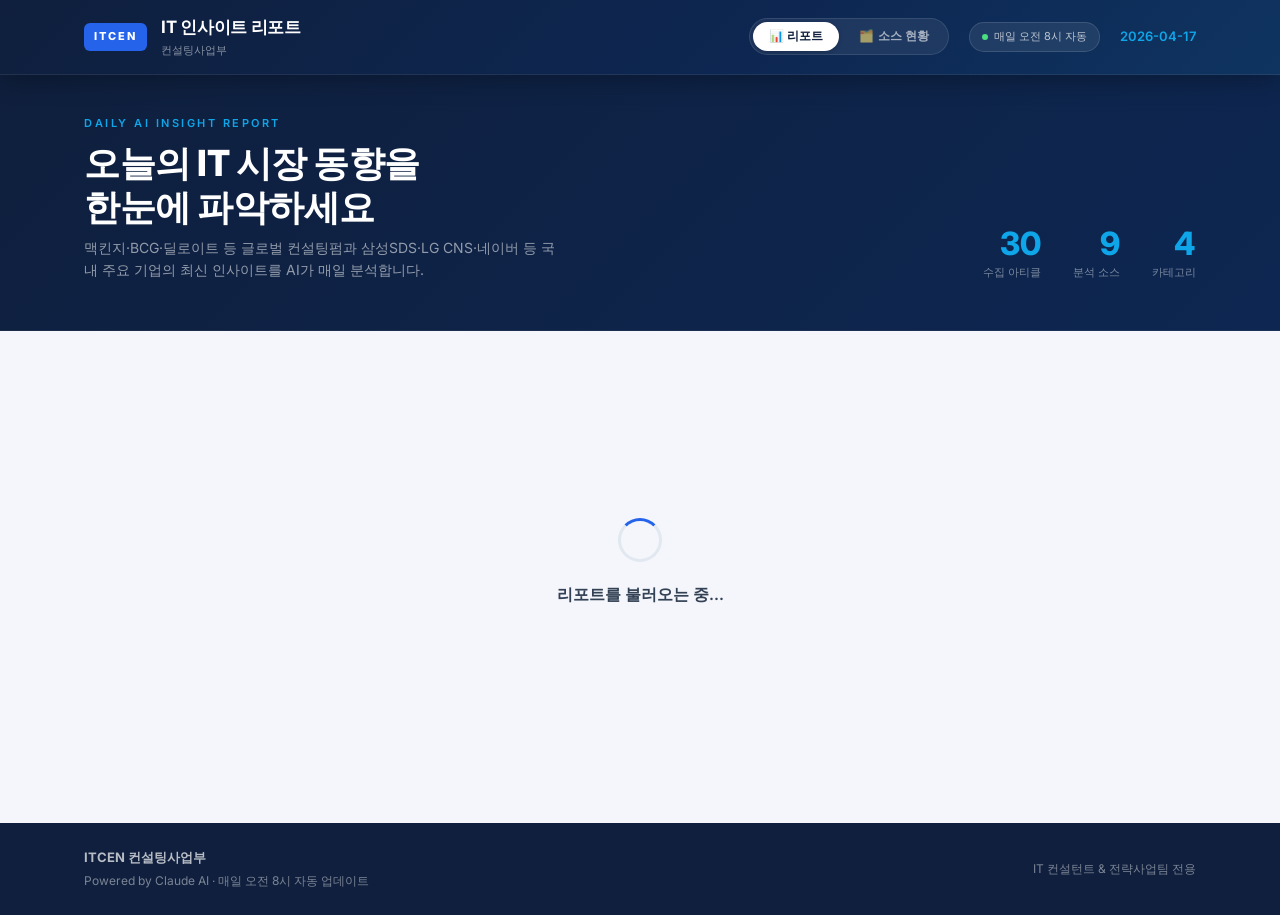
==== commit b3afa060: "기능수정4" ====
--- a/web/index.html
+++ b/web/index.html
@@ -109,7 +109,17 @@
         </div>
         <div id="articles-grid" class="articles-grid"></div>
 
-        <!-- ④ 과거 리포트 아카이브 -->
+        <!-- ④ 카테고리별 주간 트렌드 -->
+        <div class="section-header" style="margin-top:8px">
+          <div class="section-title"><div class="section-icon orange">📈</div>카테고리별 주간 트렌드</div>
+          <div class="section-sub">최근 7일간 카테고리별 수집 현황</div>
+        </div>
+        <div class="chart-card">
+          <canvas id="trend-chart" height="90"></canvas>
+          <div class="chart-empty hidden" id="chart-empty">데이터가 쌓이면 차트가 표시됩니다 (내일부터)</div>
+        </div>
+
+        <!-- ⑤ 과거 리포트 아카이브 -->
         <div class="section-header">
           <div class="section-title"><div class="section-icon green">📁</div>과거 리포트 아카이브</div>
         </div>
@@ -118,16 +128,6 @@
           <div class="archive-list" id="archive-list">
             <p style="padding:16px;color:var(--text-sm);font-size:13px">아직 과거 리포트가 없습니다. 내일부터 자동으로 쌓입니다.</p>
           </div>
-        </div>
-
-        <!-- ⑤ 카테고리별 주간 트렌드 (맨 밑) -->
-        <div class="section-header" style="margin-top:8px">
-          <div class="section-title"><div class="section-icon orange">📈</div>카테고리별 주간 트렌드</div>
-          <div class="section-sub">최근 7일간 카테고리별 수집 현황</div>
-        </div>
-        <div class="chart-card">
-          <canvas id="trend-chart" height="90"></canvas>
-          <div class="chart-empty hidden" id="chart-empty">데이터가 쌓이면 차트가 표시됩니다 (내일부터)</div>
         </div>
 
       </div>
--- a/web/style.css
+++ b/web/style.css
@@ -290,7 +290,7 @@
 .rpt-exec-body p {
   font-size: 14.5px;
   line-height: 1.9;
-  color: rgba(255,255,255,.88);
+  color: #ffffff;
   margin: 0 0 10px;
 }
 .rpt-exec-body p:last-child { margin-bottom: 0; }
@@ -950,7 +950,7 @@
   box-shadow: var(--shadow-sm);
   padding: 20px 24px;
   margin-bottom: 28px;
-  min-height: 300px;
+  min-height: 240px;
   display: flex;
   align-items: center;
   justify-content: center;
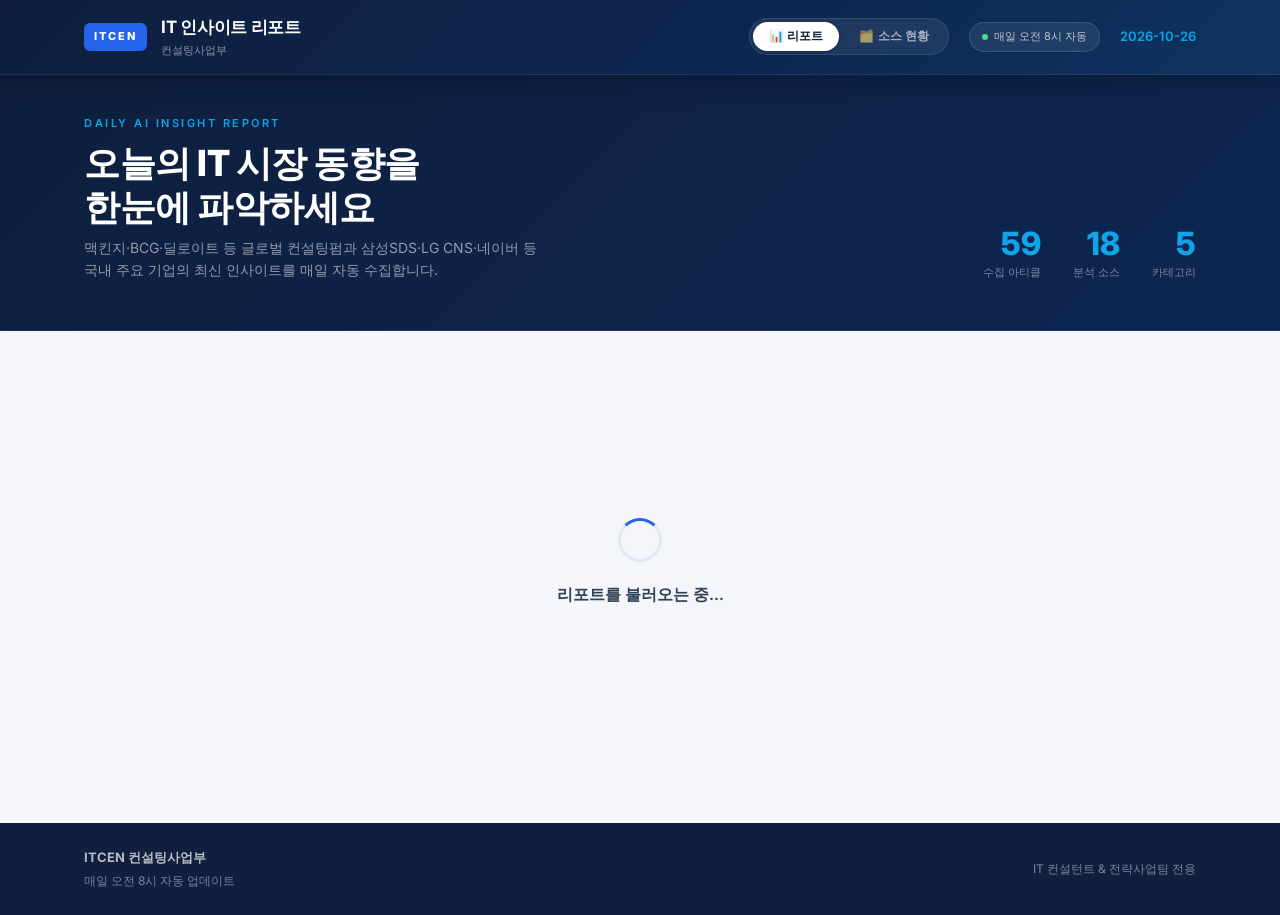
==== commit 43be7335: "refactor: AI 요약·리포트 기능 제거 및 소스 정리 - AI 개별 요약(summarize_articles) 및 종합 리포트(generate_final_report) 완전 " ====
--- a/web/index.html
+++ b/web/index.html
@@ -35,7 +35,7 @@
       <div>
         <div class="hero-label">Daily AI Insight Report</div>
         <h1>오늘의 IT 시장 동향을<br>한눈에 파악하세요</h1>
-        <p class="hero-desc">맥킨지·BCG·딜로이트 등 글로벌 컨설팅펌과 삼성SDS·LG CNS·네이버 등 국내 주요 기업의 최신 인사이트를 AI가 매일 분석합니다.</p>
+        <p class="hero-desc">맥킨지·BCG·딜로이트 등 글로벌 컨설팅펌과 삼성SDS·LG CNS·네이버 등 국내 주요 기업의 최신 인사이트를 매일 자동 수집합니다.</p>
       </div>
       <div class="hero-stats">
         <div class="hero-stat"><span class="hero-stat-num" id="stat-articles">-</span><div class="hero-stat-label">수집 아티클</div></div>
@@ -65,17 +65,7 @@
           💡 <span><strong>현재 샘플 데이터입니다.</strong> 실제 AI 크롤링은 매일 오전 8시에 자동 실행됩니다.</span>
         </div>
 
-        <!-- ① AI 종합 리포트 -->
-        <div class="section-header">
-          <div class="section-title">
-            <div class="section-icon blue">📊</div>오늘의 종합 인사이트
-          </div>
-        </div>
-        <div class="report-card">
-          <div class="report-body" id="final-report"></div>
-        </div>
-
-        <!-- ② 워드클라우드 -->
+        <!-- ① 워드클라우드 -->
         <div class="section-header" style="margin-top:8px">
           <div class="section-title"><div class="section-icon purple">☁️</div>주요 키워드 분석</div>
           <div class="section-sub">수집 아티클에서 추출한 핵심 키워드</div>
@@ -100,7 +90,6 @@
           </div>
           <div class="sort-wrap">
             <select class="sort-select" id="sort-select">
-              <option value="score">중요도 순</option>
               <option value="date">날짜 순</option>
               <option value="source">출처 순</option>
             </select>
@@ -138,7 +127,7 @@
     <div class="container footer-inner">
       <div>
         <div class="footer-brand">ITCEN 컨설팅사업부</div>
-        <div style="margin-top:4px">Powered by Claude AI · 매일 오전 8시 자동 업데이트</div>
+        <div style="margin-top:4px">매일 오전 8시 자동 업데이트</div>
       </div>
       <div class="footer-links"><span>IT 컨설턴트 & 전략사업팀 전용</span></div>
     </div>
@@ -149,7 +138,7 @@
     <div class="container" style="padding-top:32px;padding-bottom:60px">
       <div class="sources-header">
         <h2>🗂️ 데이터 소스 현황</h2>
-        <p class="sources-desc">AI 인사이트 리포트가 매일 수집·분석하는 <strong id="sources-total">-</strong>개의 출처입니다.</p>
+        <p class="sources-desc">매일 자동 수집되는 <strong id="sources-total">-</strong>개의 출처입니다.</p>
       </div>
       <div class="sources-filter">
         <button class="filter-btn active" data-scat="all">전체</button>
--- a/web/style.css
+++ b/web/style.css
@@ -37,6 +37,8 @@
   line-height: 1.6;
   min-height: 100vh;
   -webkit-font-smoothing: antialiased;
+  word-break: keep-all;
+  overflow-wrap: break-word;
 }
 
 .container { max-width: 1160px; margin: 0 auto; padding: 0 24px; }
@@ -223,250 +225,6 @@
 .section-icon.purple { background: #f5f3ff; }
 .section-icon.green { background: #f0fdf4; }
 
-/* ── Report Card ──────────────────────────────────────── */
-.report-card {
-  background: var(--surface);
-  border-radius: var(--radius-lg);
-  border: 1px solid var(--border);
-  box-shadow: var(--shadow);
-  overflow: hidden;
-  margin-bottom: 28px;
-}
-
-.report-body {
-  padding: 36px 40px;
-  font-size: 14px;
-  line-height: 1.85;
-  color: var(--text-md);
-}
-
-/* ── 리포트 H1 (제목) ─────────────────────────────────── */
-.report-body .rpt-h1 {
-  font-size: 22px;
-  font-weight: 800;
-  color: var(--navy);
-  letter-spacing: -.4px;
-  margin: 0 0 28px;
-  padding-bottom: 16px;
-  border-bottom: 2px solid #e8f0fe;
-  display: flex;
-  align-items: center;
-  gap: 10px;
-}
-
-/* ── Executive Summary 블록 ───────────────────────────── */
-.rpt-executive {
-  background: linear-gradient(135deg, #0f1f3d 0%, #1a3460 100%);
-  border-radius: var(--radius);
-  padding: 24px 28px;
-  margin-bottom: 32px;
-  position: relative;
-  overflow: hidden;
-}
-
-.rpt-executive::before {
-  content: '';
-  position: absolute;
-  top: -40px; right: -40px;
-  width: 160px; height: 160px;
-  background: rgba(255,255,255,.03);
-  border-radius: 50%;
-}
-
-.rpt-exec-label {
-  display: flex;
-  align-items: center;
-  gap: 8px;
-  font-size: 10px;
-  font-weight: 800;
-  letter-spacing: 2px;
-  color: var(--sky);
-  text-transform: uppercase;
-  margin-bottom: 14px;
-}
-
-.rpt-exec-icon { font-size: 14px; }
-
-.rpt-exec-body p {
-  font-size: 14.5px;
-  line-height: 1.9;
-  color: #ffffff;
-  margin: 0 0 10px;
-}
-.rpt-exec-body p:last-child { margin-bottom: 0; }
-.rpt-exec-body strong { color: #fff; font-weight: 700; }
-
-/* ── 섹션 구분선 ──────────────────────────────────────── */
-.rpt-divider {
-  border: none;
-  border-top: 1px solid #eef2ff;
-  margin: 32px 0;
-}
-
-/* ── H2 섹션 헤더 ─────────────────────────────────────── */
-.report-body .rpt-h2 {
-  display: flex;
-  align-items: center;
-  gap: 10px;
-  font-size: 16px;
-  font-weight: 800;
-  color: var(--navy);
-  margin: 36px 0 18px;
-  padding: 0;
-  background: none;
-  border: none;
-  letter-spacing: -.2px;
-}
-
-.report-body .rpt-h2::before {
-  content: '';
-  display: block;
-  width: 4px;
-  height: 18px;
-  background: linear-gradient(180deg, var(--blue) 0%, var(--sky) 100%);
-  border-radius: 999px;
-  flex-shrink: 0;
-}
-
-/* ── H3 기관별 서브헤더 ───────────────────────────────── */
-.report-body .rpt-h3 {
-  font-size: 13.5px;
-  font-weight: 700;
-  color: var(--text);
-  margin: 20px 0 8px;
-  display: flex;
-  align-items: center;
-  gap: 6px;
-}
-
-.report-body p {
-  margin: 0 0 12px;
-  color: var(--text-md);
-}
-.report-body p:last-child { margin-bottom: 0; }
-.report-body strong { color: var(--text); font-weight: 700; }
-
-/* ── 트렌드 카드 ──────────────────────────────────────── */
-.trend-card {
-  border-radius: var(--radius);
-  border: 1px solid var(--border);
-  overflow: hidden;
-  margin-bottom: 14px;
-}
-
-.trend-card.trend-gold   { border-color: #fde68a; }
-.trend-card.trend-silver { border-color: #cbd5e1; }
-.trend-card.trend-bronze { border-color: #d6b896; }
-
-.trend-header {
-  display: flex;
-  align-items: center;
-  gap: 12px;
-  padding: 14px 20px;
-}
-
-.trend-card.trend-gold   .trend-header { background: linear-gradient(135deg, #fffbeb 0%, #fef9c3 100%); }
-.trend-card.trend-silver .trend-header { background: linear-gradient(135deg, #f8fafc 0%, #f1f5f9 100%); }
-.trend-card.trend-bronze .trend-header { background: linear-gradient(135deg, #fdf8f3 0%, #fef3e2 100%); }
-
-.trend-medal {
-  font-size: 22px;
-  flex-shrink: 0;
-}
-
-.trend-title {
-  font-size: 15px;
-  font-weight: 800;
-  color: var(--navy);
-  letter-spacing: -.2px;
-}
-
-.trend-body {
-  padding: 16px 20px;
-  background: var(--surface);
-}
-
-.trend-body p {
-  font-size: 13.5px;
-  line-height: 1.85;
-  color: var(--text-md);
-  margin: 0 0 10px;
-}
-.trend-body p:last-child { margin-bottom: 0; }
-.trend-body strong { color: var(--text); font-weight: 700; }
-
-/* ── 액션 포인트 리스트 ───────────────────────────────── */
-.rpt-action-list {
-  list-style: none;
-  padding: 0;
-  margin: 0;
-  display: flex;
-  flex-direction: column;
-  gap: 12px;
-}
-
-.rpt-action-list li {
-  background: var(--surface2);
-  border: 1px solid var(--border);
-  border-radius: var(--radius-sm);
-  padding: 14px 18px;
-  font-size: 13.5px;
-  line-height: 1.75;
-  color: var(--text-md);
-  counter-increment: action-counter;
-  position: relative;
-  padding-left: 52px;
-}
-
-.rpt-action-list {
-  counter-reset: action-counter;
-}
-
-.rpt-action-list li::before {
-  content: counter(action-counter);
-  position: absolute;
-  left: 14px;
-  top: 14px;
-  width: 22px;
-  height: 22px;
-  background: var(--navy);
-  color: #fff;
-  font-size: 11px;
-  font-weight: 800;
-  border-radius: 50%;
-  display: flex;
-  align-items: center;
-  justify-content: center;
-  line-height: 1;
-  text-align: center;
-}
-
-.rpt-action-list li strong { color: var(--navy); font-weight: 700; }
-
-/* ── 일반 ul/li (기관별 동향 등) ─────────────────────── */
-.report-body ul {
-  padding-left: 0;
-  margin: 8px 0 12px;
-  list-style: none;
-}
-
-.report-body ul li {
-  font-size: 13.5px;
-  color: var(--text-md);
-  padding: 4px 0 4px 18px;
-  position: relative;
-  line-height: 1.7;
-}
-
-.report-body ul li::before {
-  content: '·';
-  position: absolute;
-  left: 4px;
-  color: var(--blue);
-  font-weight: 700;
-  font-size: 16px;
-  line-height: 1.4;
-}
 
 /* ── Filter Bar ───────────────────────────────────────── */
 .filter-wrap {
@@ -621,36 +379,6 @@
   overflow: hidden;
 }
 
-.article-ai-box {
-  background: linear-gradient(135deg, #f0f9ff 0%, #eff6ff 100%);
-  border: 1px solid #bfdbfe;
-  border-radius: var(--radius-sm);
-  padding: 12px 14px;
-  margin-top: 4px;
-}
-
-.ai-label {
-  display: flex;
-  align-items: center;
-  gap: 5px;
-  font-size: 10px;
-  font-weight: 700;
-  color: var(--blue);
-  letter-spacing: .8px;
-  text-transform: uppercase;
-  margin-bottom: 6px;
-}
-
-.ai-label::before {
-  content: '✦';
-  font-size: 9px;
-}
-
-.article-ai-text {
-  font-size: 12.5px;
-  color: var(--text-md);
-  line-height: 1.7;
-}
 
 .article-link-row {
   display: flex;
@@ -878,33 +606,6 @@
   text-align: center;
 }
 
-/* ── ② 중요도 점수 뱃지 ────────────────────────────────── */
-.score-badge {
-  font-size: 10px;
-  font-weight: 700;
-  padding: 2px 8px;
-  border-radius: 999px;
-  letter-spacing: .3px;
-  flex-shrink: 0;
-}
-
-.score-high {
-  background: #fef3c7;
-  color: #b45309;
-  border: 1px solid #fde68a;
-}
-
-.score-mid {
-  background: #f0fdf4;
-  color: #15803d;
-  border: 1px solid #bbf7d0;
-}
-
-.score-low {
-  background: #f8fafc;
-  color: #94a3b8;
-  border: 1px solid var(--border);
-}
 
 /* ⑤ 영문 원제 표시 */
 .article-orig-title {
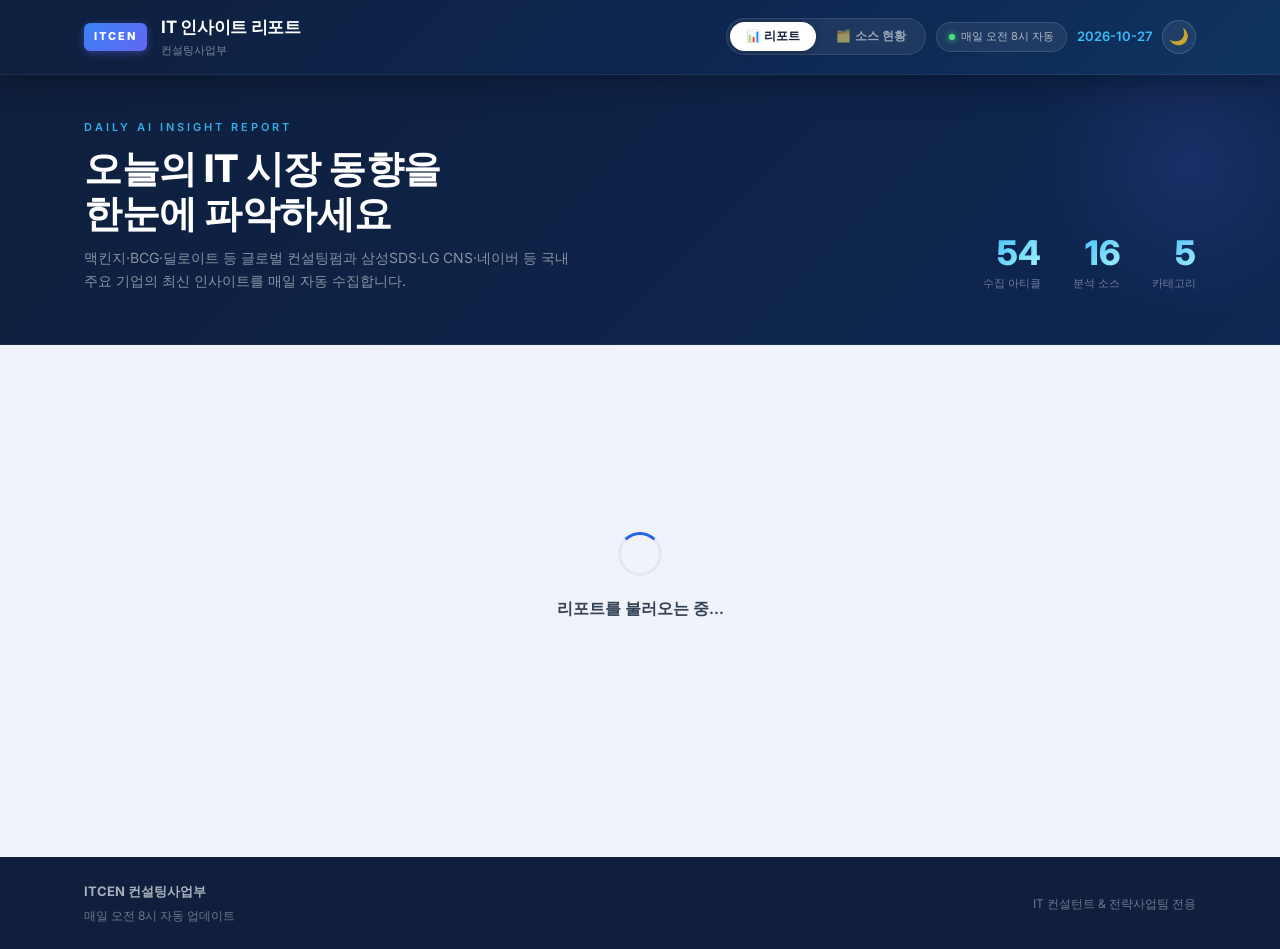
==== commit 3aa53f1a: "feat(web): dark mode, list view, NEW badge, copy link, date filter, source goto, scroll-to-top + fan" ====
--- a/web/index.html
+++ b/web/index.html
@@ -1,5 +1,5 @@
 <!DOCTYPE html>
-<html lang="ko">
+<html lang="ko" data-theme="light">
 <head>
   <meta charset="UTF-8" />
   <meta name="viewport" content="width=device-width, initial-scale=1.0" />
@@ -26,6 +26,7 @@
         </nav>
         <div class="live-badge"><div class="live-dot"></div>매일 오전 8시 자동</div>
         <div class="report-date-badge" id="report-date">-</div>
+        <button class="theme-toggle" id="theme-toggle" title="다크 모드 전환">🌙</button>
       </div>
     </div>
   </header>
@@ -88,13 +89,25 @@
             <button class="filter-btn" data-cat="플랫폼 테크">플랫폼 테크</button>
             <button class="filter-btn" data-cat="IT 미디어">IT 미디어</button>
           </div>
-          <div class="sort-wrap">
-            <select class="sort-select" id="sort-select">
-              <option value="date">날짜 순</option>
-              <option value="source">출처 순</option>
-            </select>
+          <div class="filter-controls">
+            <div class="date-filter-bar">
+              <button class="date-filter-btn active" data-date="all">전체</button>
+              <button class="date-filter-btn" data-date="today">오늘</button>
+              <button class="date-filter-btn" data-date="yesterday">어제</button>
+              <button class="date-filter-btn" data-date="week">이번 주</button>
+            </div>
+            <div class="sort-wrap">
+              <select class="sort-select" id="sort-select">
+                <option value="date">날짜 순</option>
+                <option value="source">출처 순</option>
+              </select>
+            </div>
+            <div class="view-toggle-wrap">
+              <button class="view-btn active" data-view="card" title="카드 뷰">⊞</button>
+              <button class="view-btn" data-view="list" title="리스트 뷰">☰</button>
+            </div>
+            <div class="article-count-badge" id="article-count">0개 아티클</div>
           </div>
-          <div class="article-count-badge" id="article-count">0개 아티클</div>
         </div>
         <div id="articles-grid" class="articles-grid"></div>
 
@@ -152,6 +165,12 @@
     </div>
   </div>
 
+  <!-- 맨 위로 버튼 -->
+  <button class="scroll-top-btn" id="scroll-top-btn" title="맨 위로">↑</button>
+
+  <!-- 토스트 컨테이너 -->
+  <div class="toast-container" id="toast-container"></div>
+
   <script src="app.js"></script>
 </body>
 </html>
--- a/web/style.css
+++ b/web/style.css
@@ -1,33 +1,62 @@
 @import url('https://fonts.googleapis.com/css2?family=Inter:wght@300;400;500;600;700;800&display=swap');
 
-/* ── Reset & Tokens ───────────────────────────────────── */
 *, *::before, *::after { box-sizing: border-box; margin: 0; padding: 0; }
 
+/* ── Light tokens ─────────────────────────────────────── */
 :root {
-  --navy:       #0f1f3d;
-  --navy-light: #1a3460;
-  --blue:       #2563eb;
-  --blue-light: #3b82f6;
-  --sky:        #0ea5e9;
-  --bg:         #f4f6fb;
-  --surface:    #ffffff;
-  --surface2:   #f8fafc;
-  --text:       #0f172a;
-  --text-md:    #334155;
-  --text-sm:    #64748b;
-  --border:     #e2e8f0;
-  --border-light: #f1f5f9;
-  --radius-sm:  8px;
-  --radius:     14px;
-  --radius-lg:  20px;
-  --shadow-sm:  0 1px 4px rgba(0,0,0,.06);
-  --shadow:     0 4px 16px rgba(0,0,0,.08);
-  --shadow-lg:  0 8px 32px rgba(0,0,0,.12);
-
+  --navy:        #0f1f3d;
+  --navy-light:  #1a3460;
+  --blue:        #2563eb;
+  --blue-light:  #3b82f6;
+  --sky:         #38bdf8;
+  --bg:          #f0f4fa;
+  --surface:     #ffffff;
+  --surface2:    #f8fafc;
+  --surface3:    #f1f5f9;
+  --text:        #0f172a;
+  --text-md:     #334155;
+  --text-sm:     #64748b;
+  --text-xs:     #94a3b8;
+  --border:      #e2e8f0;
+  --border-light:#f1f5f9;
+  --radius-sm:   8px;
+  --radius:      14px;
+  --radius-lg:   20px;
+  --shadow-sm:   0 1px 3px rgba(0,0,0,.06), 0 1px 2px rgba(0,0,0,.04);
+  --shadow:      0 4px 16px rgba(0,0,0,.08), 0 1px 4px rgba(0,0,0,.04);
+  --shadow-lg:   0 12px 40px rgba(0,0,0,.14), 0 4px 12px rgba(0,0,0,.06);
+  --shadow-blue: 0 8px 24px rgba(37,99,235,.25);
   --cat-consulting: #7c3aed;
   --cat-corp:       #0284c7;
   --cat-platform:   #059669;
   --cat-media:      #d97706;
+  --header-bg:   linear-gradient(135deg,#0f1f3d 0%,#0d2752 60%,#0f3460 100%);
+  --hero-bg:     linear-gradient(135deg,#0f1f3d 0%,#0d2752 100%);
+  --wc-bg:       #f8fafc;
+  --toast-bg:    #1e293b;
+  --toast-text:  #f8fafc;
+}
+
+/* ── Dark tokens ──────────────────────────────────────── */
+[data-theme="dark"] {
+  --bg:          #0d1117;
+  --surface:     #161b22;
+  --surface2:    #1c2230;
+  --surface3:    #21262d;
+  --text:        #f0f6fc;
+  --text-md:     #c9d1d9;
+  --text-sm:     #8b949e;
+  --text-xs:     #6e7681;
+  --border:      #30363d;
+  --border-light:#21262d;
+  --shadow-sm:   0 1px 3px rgba(0,0,0,.3), 0 1px 2px rgba(0,0,0,.2);
+  --shadow:      0 4px 16px rgba(0,0,0,.4), 0 1px 4px rgba(0,0,0,.2);
+  --shadow-lg:   0 12px 40px rgba(0,0,0,.6), 0 4px 12px rgba(0,0,0,.3);
+  --header-bg:   linear-gradient(135deg,#0d1117 0%,#1a1f2e 60%,#111827 100%);
+  --hero-bg:     linear-gradient(135deg,#0d1117 0%,#1a1f2e 100%);
+  --wc-bg:       #1c2230;
+  --toast-bg:    #f0f6fc;
+  --toast-text:  #0d1117;
 }
 
 body {
@@ -39,6 +68,7 @@
   -webkit-font-smoothing: antialiased;
   word-break: keep-all;
   overflow-wrap: break-word;
+  transition: background .25s, color .25s;
 }
 
 .container { max-width: 1160px; margin: 0 auto; padding: 0 24px; }
@@ -46,14 +76,14 @@
 
 /* ── Header ───────────────────────────────────────────── */
 header {
-  background: linear-gradient(135deg, var(--navy) 0%, #0d2752 60%, #0f3460 100%);
+  background: var(--header-bg);
   color: #fff;
-  padding: 0;
   position: sticky;
   top: 0;
-  z-index: 100;
-  border-bottom: 1px solid rgba(255,255,255,.08);
-  box-shadow: 0 4px 24px rgba(0,0,0,.3);
+  z-index: 200;
+  border-bottom: 1px solid rgba(255,255,255,.07);
+  box-shadow: 0 4px 32px rgba(0,0,0,.35);
+  backdrop-filter: blur(12px);
 }
 
 .header-top {
@@ -63,78 +93,115 @@
   padding: 14px 24px;
   max-width: 1160px;
   margin: 0 auto;
-}
-
-.header-brand {
-  display: flex;
-  align-items: center;
-  gap: 14px;
-}
+  gap: 12px;
+}
+
+.header-brand { display: flex; align-items: center; gap: 14px; }
 
 .brand-logo {
-  background: var(--blue);
+  background: linear-gradient(135deg,#3b82f6,#6366f1);
   color: #fff;
   font-size: 11px;
   font-weight: 800;
   letter-spacing: 2px;
   padding: 5px 10px;
   border-radius: 6px;
-}
-
-.brand-title {
-  font-size: 17px;
-  font-weight: 700;
-  color: #fff;
-  letter-spacing: -.3px;
-}
-
-.brand-sub {
-  font-size: 11px;
-  color: rgba(255,255,255,.5);
-  margin-top: 1px;
-}
+  box-shadow: 0 2px 8px rgba(99,102,241,.4);
+}
+
+.brand-title { font-size: 17px; font-weight: 700; color: #fff; letter-spacing: -.3px; }
+.brand-sub   { font-size: 11px; color: rgba(255,255,255,.45); margin-top: 1px; }
 
 .header-right {
   display: flex;
   align-items: center;
-  gap: 20px;
+  gap: 10px;
+  flex-wrap: wrap;
 }
 
 .live-badge {
   display: flex;
   align-items: center;
   gap: 6px;
-  background: rgba(255,255,255,.08);
+  background: rgba(255,255,255,.07);
   border: 1px solid rgba(255,255,255,.12);
   border-radius: 999px;
   padding: 5px 12px;
   font-size: 11px;
-  color: rgba(255,255,255,.7);
+  color: rgba(255,255,255,.65);
 }
 
 .live-dot {
   width: 6px; height: 6px;
   background: #4ade80;
   border-radius: 50%;
-  animation: pulse 2s infinite;
-}
-
-@keyframes pulse {
-  0%, 100% { opacity: 1; }
-  50% { opacity: .4; }
-}
-
-.report-date-badge {
-  font-size: 13px;
-  font-weight: 600;
-  color: var(--sky);
-}
+  box-shadow: 0 0 6px #4ade80;
+  animation: pulse-dot 2s infinite;
+}
+
+@keyframes pulse-dot {
+  0%,100% { opacity:1; box-shadow:0 0 6px #4ade80; }
+  50%      { opacity:.5; box-shadow:0 0 2px #4ade80; }
+}
+
+.report-date-badge { font-size: 13px; font-weight: 600; color: var(--sky); }
+
+/* 다크 모드 토글 버튼 */
+.theme-toggle {
+  width: 34px; height: 34px;
+  border-radius: 50%;
+  border: 1px solid rgba(255,255,255,.15);
+  background: rgba(255,255,255,.07);
+  color: rgba(255,255,255,.75);
+  font-size: 16px;
+  cursor: pointer;
+  display: flex; align-items: center; justify-content: center;
+  transition: all .2s;
+  flex-shrink: 0;
+}
+.theme-toggle:hover { background: rgba(255,255,255,.15); color: #fff; }
+
+/* 뷰 전환 버튼 */
+.view-toggle-wrap {
+  display: flex;
+  gap: 0;
+  border: 1.5px solid var(--border);
+  border-radius: var(--radius-sm);
+  overflow: hidden;
+  background: var(--surface);
+}
+
+.view-btn {
+  padding: 6px 10px;
+  border: none;
+  background: transparent;
+  color: var(--text-sm);
+  font-size: 14px;
+  cursor: pointer;
+  transition: all .15s;
+  line-height: 1;
+}
+.view-btn:hover  { background: var(--surface3); color: var(--text); }
+.view-btn.active { background: var(--navy); color: #fff; }
+[data-theme="dark"] .view-btn.active { background: var(--blue); }
 
 /* ── Hero Banner ──────────────────────────────────────── */
 .hero {
-  background: linear-gradient(135deg, var(--navy) 0%, #0d2752 100%);
-  padding: 40px 0 48px;
+  background: var(--hero-bg);
+  padding: 44px 0 52px;
   border-bottom: 1px solid rgba(255,255,255,.06);
+  position: relative;
+  overflow: hidden;
+}
+
+.hero::before {
+  content: '';
+  position: absolute;
+  top: -60px; right: -60px;
+  width: 300px; height: 300px;
+  border-radius: 50%;
+  background: radial-gradient(circle, rgba(99,102,241,.15) 0%, transparent 70%);
+  pointer-events: none;
 }
 
 .hero-inner {
@@ -148,53 +215,48 @@
 .hero-label {
   font-size: 11px;
   font-weight: 600;
-  letter-spacing: 2.5px;
+  letter-spacing: 3px;
   color: var(--sky);
   text-transform: uppercase;
   margin-bottom: 10px;
+  opacity: .9;
 }
 
 .hero h1 {
-  font-size: clamp(24px, 3.5vw, 36px);
+  font-size: clamp(24px, 3.5vw, 38px);
   font-weight: 800;
   color: #fff;
   letter-spacing: -.5px;
-  line-height: 1.2;
+  line-height: 1.18;
 }
 
 .hero-desc {
   font-size: 14px;
-  color: rgba(255,255,255,.55);
-  margin-top: 8px;
-  max-width: 480px;
-}
-
-.hero-stats {
-  display: flex;
-  gap: 32px;
-  flex-shrink: 0;
-}
-
-.hero-stat {
-  text-align: right;
-}
+  color: rgba(255,255,255,.5);
+  margin-top: 10px;
+  max-width: 500px;
+  line-height: 1.65;
+}
+
+.hero-stats { display: flex; gap: 32px; flex-shrink: 0; }
+.hero-stat  { text-align: right; }
 
 .hero-stat-num {
-  font-size: 32px;
+  font-size: 34px;
   font-weight: 800;
-  color: var(--sky);
+  color: #fff;
   line-height: 1;
   display: block;
-}
-
-.hero-stat-label {
-  font-size: 11px;
-  color: rgba(255,255,255,.45);
-  margin-top: 4px;
-}
+  background: linear-gradient(135deg,var(--sky),#a5f3fc);
+  -webkit-background-clip: text;
+  -webkit-text-fill-color: transparent;
+  background-clip: text;
+}
+
+.hero-stat-label { font-size: 11px; color: rgba(255,255,255,.4); margin-top: 5px; }
 
 /* ── Main Layout ──────────────────────────────────────── */
-main { padding: 32px 0 60px; }
+main { padding: 32px 0 80px; }
 
 /* ── Section Title ────────────────────────────────────── */
 .section-header {
@@ -210,7 +272,7 @@
   gap: 10px;
   font-size: 16px;
   font-weight: 700;
-  color: var(--navy);
+  color: var(--text);
 }
 
 .section-icon {
@@ -221,10 +283,17 @@
   flex-shrink: 0;
 }
 
-.section-icon.blue  { background: #eff6ff; }
+.section-icon.blue   { background: #eff6ff; }
 .section-icon.purple { background: #f5f3ff; }
-.section-icon.green { background: #f0fdf4; }
-
+.section-icon.green  { background: #f0fdf4; }
+.section-icon.orange { background: #fff7ed; }
+
+[data-theme="dark"] .section-icon.blue   { background: rgba(37,99,235,.15); }
+[data-theme="dark"] .section-icon.purple { background: rgba(124,58,237,.15); }
+[data-theme="dark"] .section-icon.green  { background: rgba(5,150,105,.15); }
+[data-theme="dark"] .section-icon.orange { background: rgba(217,119,6,.15); }
+
+.section-sub { font-size: 12px; color: var(--text-sm); }
 
 /* ── Filter Bar ───────────────────────────────────────── */
 .filter-wrap {
@@ -233,14 +302,10 @@
   justify-content: space-between;
   margin-bottom: 18px;
   flex-wrap: wrap;
-  gap: 12px;
-}
-
-.filter-bar {
-  display: flex;
-  gap: 6px;
-  flex-wrap: wrap;
-}
+  gap: 10px;
+}
+
+.filter-bar { display: flex; gap: 6px; flex-wrap: wrap; align-items: center; }
 
 .filter-btn {
   padding: 7px 16px;
@@ -255,16 +320,38 @@
   letter-spacing: .2px;
 }
 
-.filter-btn:hover {
-  border-color: var(--blue);
-  color: var(--blue);
-  background: #eff6ff;
-}
-
-.filter-btn.active {
-  background: var(--navy);
-  border-color: var(--navy);
-  color: #fff;
+.filter-btn:hover  { border-color: var(--blue); color: var(--blue); background: rgba(37,99,235,.06); }
+.filter-btn.active { background: var(--navy); border-color: var(--navy); color: #fff; box-shadow: 0 2px 8px rgba(15,31,61,.25); }
+
+[data-theme="dark"] .filter-btn.active { background: var(--blue); border-color: var(--blue); }
+
+/* 날짜 범위 필터 */
+.date-filter-bar {
+  display: flex;
+  gap: 6px;
+  align-items: center;
+}
+
+.date-filter-btn {
+  padding: 5px 13px;
+  border-radius: 999px;
+  border: 1.5px solid var(--border);
+  background: var(--surface);
+  color: var(--text-sm);
+  font-size: 11px;
+  font-weight: 600;
+  cursor: pointer;
+  transition: all .15s;
+}
+
+.date-filter-btn:hover  { border-color: var(--blue); color: var(--blue); }
+.date-filter-btn.active { background: #0ea5e9; border-color: #0ea5e9; color: #fff; box-shadow: 0 2px 8px rgba(14,165,233,.3); }
+
+.filter-controls {
+  display: flex;
+  align-items: center;
+  gap: 10px;
+  flex-wrap: wrap;
 }
 
 .article-count-badge {
@@ -276,7 +363,7 @@
   padding: 5px 14px;
 }
 
-/* ── Articles Grid ────────────────────────────────────── */
+/* ── Articles Grid (카드 뷰) ──────────────────────────── */
 .articles-grid {
   display: grid;
   grid-template-columns: repeat(auto-fill, minmax(340px, 1fr));
@@ -284,6 +371,39 @@
   margin-bottom: 32px;
 }
 
+/* ── Articles (리스트 뷰) ─────────────────────────────── */
+.articles-grid.list-view {
+  grid-template-columns: 1fr;
+  gap: 8px;
+}
+
+.articles-grid.list-view .article-card {
+  flex-direction: row;
+  border-radius: var(--radius-sm);
+}
+
+.articles-grid.list-view .article-card-top {
+  width: 4px;
+  height: auto;
+  min-height: 64px;
+  flex-shrink: 0;
+}
+
+.articles-grid.list-view .article-card-body {
+  padding: 14px 18px;
+  flex-direction: row;
+  align-items: center;
+  gap: 14px;
+  flex-wrap: wrap;
+}
+
+.articles-grid.list-view .article-meta { flex-shrink: 0; }
+.articles-grid.list-view .article-title { flex: 1; font-size: 13px; min-width: 200px; }
+.articles-grid.list-view .article-original { display: none; }
+.articles-grid.list-view .article-orig-title { display: none; }
+.articles-grid.list-view .article-link-row { border-top: none; padding-top: 0; margin-top: 0; flex-shrink: 0; }
+
+/* ── Article Card ─────────────────────────────────────── */
 .article-card {
   background: var(--surface);
   border-radius: var(--radius);
@@ -292,18 +412,19 @@
   overflow: hidden;
   display: flex;
   flex-direction: column;
-  transition: transform .18s, box-shadow .18s;
+  transition: transform .2s ease, box-shadow .2s ease, border-color .2s ease;
+  position: relative;
 }
 
 .article-card:hover {
-  transform: translateY(-3px);
+  transform: translateY(-4px);
   box-shadow: var(--shadow-lg);
-}
-
-.article-card-top {
-  height: 4px;
-  background: var(--cat-color, var(--blue));
-}
+  border-color: #cbd5e1;
+}
+
+[data-theme="dark"] .article-card:hover { border-color: #4a5568; }
+
+.article-card-top { height: 4px; flex-shrink: 0; }
 
 .article-card-body {
   padding: 18px 20px;
@@ -311,6 +432,50 @@
   flex-direction: column;
   gap: 10px;
   flex: 1;
+}
+
+/* 링크 복사 버튼 */
+.article-card { isolation: isolate; }
+
+.copy-link-btn {
+  position: absolute;
+  top: 10px;
+  right: 10px;
+  width: 28px; height: 28px;
+  border-radius: 6px;
+  border: 1px solid var(--border);
+  background: var(--surface);
+  color: var(--text-sm);
+  font-size: 12px;
+  cursor: pointer;
+  display: flex; align-items: center; justify-content: center;
+  opacity: 0;
+  transition: opacity .15s, background .15s, color .15s;
+  z-index: 2;
+}
+
+.article-card:hover .copy-link-btn { opacity: 1; }
+.copy-link-btn:hover { background: var(--blue); color: #fff; border-color: var(--blue); }
+
+/* NEW 배지 */
+.new-badge {
+  display: inline-flex;
+  align-items: center;
+  font-size: 9px;
+  font-weight: 800;
+  letter-spacing: 1px;
+  padding: 2px 7px;
+  border-radius: 999px;
+  background: linear-gradient(135deg,#f43f5e,#ec4899);
+  color: #fff;
+  box-shadow: 0 2px 6px rgba(244,63,94,.4);
+  animation: badge-glow 2s ease-in-out infinite;
+  flex-shrink: 0;
+}
+
+@keyframes badge-glow {
+  0%,100% { box-shadow: 0 2px 6px rgba(244,63,94,.4); }
+  50%      { box-shadow: 0 2px 12px rgba(244,63,94,.7); }
 }
 
 .article-meta {
@@ -326,14 +491,13 @@
   padding: 3px 8px;
   border-radius: 999px;
   color: #fff;
-  background: var(--cat-color, var(--blue));
   letter-spacing: .8px;
   text-transform: uppercase;
+  flex-shrink: 0;
 }
 
 .source-logo {
-  width: 16px;
-  height: 16px;
+  width: 16px; height: 16px;
   border-radius: 3px;
   object-fit: contain;
   flex-shrink: 0;
@@ -349,11 +513,7 @@
   padding: 2px 9px;
 }
 
-.article-date {
-  font-size: 10px;
-  color: #94a3b8;
-  margin-left: auto;
-}
+.article-date { font-size: 10px; color: var(--text-xs); margin-left: auto; }
 
 .article-title {
   font-size: 14px;
@@ -362,12 +522,19 @@
   line-height: 1.5;
 }
 
-.article-title a {
-  color: inherit;
-  text-decoration: none;
-}
-
+.article-title a { color: inherit; text-decoration: none; }
 .article-title a:hover { color: var(--blue); }
+
+.article-orig-title {
+  font-size: 10.5px;
+  color: var(--text-xs);
+  margin-top: -4px;
+  line-height: 1.4;
+  display: -webkit-box;
+  -webkit-line-clamp: 1;
+  -webkit-box-orient: vertical;
+  overflow: hidden;
+}
 
 .article-original {
   font-size: 12px;
@@ -379,7 +546,6 @@
   overflow: hidden;
 }
 
-
 .article-link-row {
   display: flex;
   align-items: center;
@@ -397,9 +563,10 @@
   display: flex;
   align-items: center;
   gap: 4px;
-}
-
+  transition: color .15s;
+}
 .article-link:hover { color: var(--navy); }
+[data-theme="dark"] .article-link:hover { color: var(--sky); }
 
 /* ── Archive ──────────────────────────────────────────── */
 .archive-card {
@@ -419,12 +586,7 @@
   gap: 10px;
 }
 
-.archive-card-header h2 {
-  font-size: 15px;
-  font-weight: 700;
-  color: var(--navy);
-}
-
+.archive-card-header h2 { font-size: 15px; font-weight: 700; color: var(--text); }
 .archive-list { padding: 12px; }
 
 .archive-item {
@@ -433,48 +595,19 @@
   gap: 16px;
   padding: 12px 16px;
   border-radius: var(--radius-sm);
-  text-decoration: none;
   color: var(--text);
   transition: background .12s;
   cursor: pointer;
 }
 
-.archive-item:hover { background: var(--surface2); }
-
-.archive-date-num {
-  font-size: 22px;
-  font-weight: 800;
-  color: var(--navy);
-  line-height: 1;
-  min-width: 32px;
-}
-
-.archive-date-month {
-  font-size: 10px;
-  color: var(--text-sm);
-  margin-top: 2px;
-}
-
-.archive-divider {
-  width: 1px;
-  height: 32px;
-  background: var(--border);
-}
-
-.archive-info { flex: 1; }
-
-.archive-date-full {
-  font-size: 13px;
-  font-weight: 600;
-  color: var(--text);
-}
-
-.archive-cats {
-  display: flex;
-  gap: 6px;
-  margin-top: 4px;
-  flex-wrap: wrap;
-}
+.archive-item:hover { background: var(--surface3); }
+
+.archive-date-num { font-size: 22px; font-weight: 800; color: var(--text); line-height: 1; min-width: 32px; }
+.archive-date-month { font-size: 10px; color: var(--text-sm); margin-top: 2px; }
+.archive-divider { width: 1px; height: 32px; background: var(--border); }
+.archive-info  { flex: 1; }
+.archive-date-full { font-size: 13px; font-weight: 600; color: var(--text); }
+.archive-cats { display: flex; gap: 6px; margin-top: 4px; flex-wrap: wrap; }
 
 .archive-cat-chip {
   font-size: 10px;
@@ -495,10 +628,7 @@
   white-space: nowrap;
 }
 
-.archive-arrow {
-  color: var(--text-sm);
-  font-size: 14px;
-}
+.archive-arrow { color: var(--text-sm); font-size: 14px; }
 
 /* ── Loading / Error ──────────────────────────────────── */
 .state-box {
@@ -512,18 +642,8 @@
 }
 
 .state-icon { font-size: 48px; }
-
-.state-title {
-  font-size: 16px;
-  font-weight: 600;
-  color: var(--text-md);
-}
-
-.state-desc {
-  font-size: 13px;
-  color: var(--text-sm);
-  text-align: center;
-}
+.state-title { font-size: 16px; font-weight: 600; color: var(--text-md); }
+.state-desc { font-size: 13px; color: var(--text-sm); text-align: center; }
 
 .spinner {
   width: 44px; height: 44px;
@@ -537,7 +657,7 @@
 
 /* ── Notice Banner ────────────────────────────────────── */
 .notice-banner {
-  background: linear-gradient(135deg, #fefce8 0%, #fef9c3 100%);
+  background: linear-gradient(135deg,#fefce8,#fef9c3);
   border: 1px solid #fde68a;
   border-radius: var(--radius);
   padding: 14px 20px;
@@ -549,15 +669,22 @@
   color: #92400e;
 }
 
+[data-theme="dark"] .notice-banner {
+  background: rgba(234,179,8,.1);
+  border-color: rgba(234,179,8,.3);
+  color: #fbbf24;
+}
+
 .notice-banner strong { font-weight: 700; }
 
 /* ── Footer ───────────────────────────────────────────── */
 footer {
   background: var(--navy);
-  color: rgba(255,255,255,.45);
+  color: rgba(255,255,255,.4);
   padding: 24px 0;
-  margin-top: auto;
-}
+}
+
+[data-theme="dark"] footer { background: #0d1117; border-top: 1px solid var(--border); }
 
 .footer-inner {
   display: flex;
@@ -566,27 +693,10 @@
   font-size: 12px;
 }
 
-.footer-brand {
-  font-weight: 700;
-  color: rgba(255,255,255,.7);
-  font-size: 13px;
-}
-
-.footer-links {
-  display: flex;
-  gap: 20px;
-}
-
-/* ── Section Sub ──────────────────────────────────────── */
-.section-sub {
-  font-size: 12px;
-  color: var(--text-sm);
-}
-
-/* ── Section Icon Colors ──────────────────────────────── */
-.section-icon.orange { background: #fff7ed; }
-
-/* ── ① 주간 트렌드 차트 ────────────────────────────────── */
+.footer-brand { font-weight: 700; color: rgba(255,255,255,.65); font-size: 13px; }
+.footer-links { display: flex; gap: 20px; }
+
+/* ── Chart Card ───────────────────────────────────────── */
 .chart-card {
   background: var(--surface);
   border-radius: var(--radius-lg);
@@ -600,48 +710,7 @@
   justify-content: center;
 }
 
-.chart-empty {
-  font-size: 13px;
-  color: var(--text-sm);
-  text-align: center;
-}
-
-
-/* ⑤ 영문 원제 표시 */
-.article-orig-title {
-  font-size: 10.5px;
-  color: #94a3b8;
-  margin-top: -4px;
-  line-height: 1.4;
-  display: -webkit-box;
-  -webkit-line-clamp: 1;
-  -webkit-box-orient: vertical;
-  overflow: hidden;
-}
-
-/* 정렬 셀렉트 */
-.sort-wrap {
-  display: flex;
-  align-items: center;
-}
-
-.sort-select {
-  padding: 6px 12px;
-  border-radius: 999px;
-  border: 1.5px solid var(--border);
-  background: var(--surface);
-  color: var(--text-sm);
-  font-size: 12px;
-  font-weight: 600;
-  cursor: pointer;
-  outline: none;
-  transition: border-color .15s;
-}
-
-.sort-select:hover, .sort-select:focus {
-  border-color: var(--blue);
-  color: var(--blue);
-}
+.chart-empty { font-size: 13px; color: var(--text-sm); text-align: center; }
 
 /* ── WordCloud Card ───────────────────────────────────── */
 .wordcloud-card {
@@ -661,40 +730,22 @@
 .wordcloud-card canvas {
   max-width: 100%;
   border-radius: var(--radius-sm);
-  background: var(--surface2);
-}
-
-.wordcloud-empty {
-  font-size: 13px;
-  color: var(--text-sm);
-  text-align: center;
-}
-
-/* 폴백: 텍스트 태그 클라우드 */
+  background: var(--wc-bg);
+}
+
+.wordcloud-empty { font-size: 13px; color: var(--text-sm); text-align: center; }
+
 .tag-cloud-fallback {
-  display: flex;
-  flex-wrap: wrap;
-  gap: 10px 16px;
-  align-items: center;
-  justify-content: center;
-  padding: 12px;
-  width: 100%;
-}
-
-.tag-cloud-fallback span {
-  cursor: default;
-  transition: transform .15s;
-  line-height: 1.4;
-}
-
-.tag-cloud-fallback span:hover {
-  transform: scale(1.1);
-}
+  display: flex; flex-wrap: wrap; gap: 10px 16px;
+  align-items: center; justify-content: center; padding: 12px; width: 100%;
+}
+
+.tag-cloud-fallback span { cursor: default; transition: transform .15s; line-height: 1.4; }
+.tag-cloud-fallback span:hover { transform: scale(1.1); }
 
 /* ── Header Nav (탭) ──────────────────────────────────── */
 .header-nav {
-  display: flex;
-  gap: 4px;
+  display: flex; gap: 4px;
   background: rgba(255,255,255,.07);
   border: 1px solid rgba(255,255,255,.1);
   border-radius: 999px;
@@ -703,86 +754,55 @@
 
 .nav-btn {
   padding: 6px 16px;
-  border-radius: 999px;
-  border: none;
+  border-radius: 999px; border: none;
   background: transparent;
-  color: rgba(255,255,255,.6);
-  font-size: 12px;
-  font-weight: 600;
-  cursor: pointer;
-  transition: all .15s;
-  white-space: nowrap;
-}
-
-.nav-btn:hover {
-  color: #fff;
-  background: rgba(255,255,255,.1);
-}
+  color: rgba(255,255,255,.55);
+  font-size: 12px; font-weight: 600;
+  cursor: pointer; transition: all .15s; white-space: nowrap;
+}
+
+.nav-btn:hover { color: #fff; background: rgba(255,255,255,.1); }
 
 .nav-btn.active {
-  background: #fff;
-  color: var(--navy);
-  box-shadow: 0 1px 4px rgba(0,0,0,.2);
-}
-
-/* ── Sources Tab Panel ────────────────────────────────── */
-#tab-sources {
-  background: var(--bg);
-  min-height: calc(100vh - 60px);
-}
-
-.sources-header {
-  margin-bottom: 24px;
-}
-
-.sources-header h2 {
-  font-size: 22px;
-  font-weight: 800;
-  color: var(--navy);
-  margin-bottom: 6px;
-}
-
-.sources-desc {
-  font-size: 14px;
-  color: var(--text-sm);
-}
-
-.sources-filter {
-  display: flex;
-  gap: 6px;
-  flex-wrap: wrap;
-  margin-bottom: 28px;
-}
-
-/* ── Sources Group ────────────────────────────────────── */
-.sources-group {
-  margin-bottom: 32px;
-}
+  background: #fff; color: var(--navy);
+  box-shadow: 0 1px 6px rgba(0,0,0,.25);
+}
+
+/* ── Sort Select ──────────────────────────────────────── */
+.sort-wrap { display: flex; align-items: center; }
+
+.sort-select {
+  padding: 6px 12px;
+  border-radius: 999px;
+  border: 1.5px solid var(--border);
+  background: var(--surface);
+  color: var(--text-sm);
+  font-size: 12px; font-weight: 600;
+  cursor: pointer; outline: none;
+  transition: border-color .15s;
+}
+
+.sort-select:hover, .sort-select:focus { border-color: var(--blue); color: var(--blue); }
+
+/* ── Sources Tab ──────────────────────────────────────── */
+#tab-sources { background: var(--bg); min-height: calc(100vh - 60px); }
+
+.sources-header { margin-bottom: 24px; }
+.sources-header h2 { font-size: 22px; font-weight: 800; color: var(--text); margin-bottom: 6px; }
+.sources-desc { font-size: 14px; color: var(--text-sm); }
+.sources-filter { display: flex; gap: 6px; flex-wrap: wrap; margin-bottom: 28px; }
+
+.sources-group { margin-bottom: 32px; }
 
 .sources-group-title {
-  display: flex;
-  align-items: center;
-  gap: 8px;
-  font-size: 15px;
-  font-weight: 700;
-  color: var(--navy);
-  padding-left: 14px;
-  border-left: 3px solid;
+  display: flex; align-items: center; gap: 8px;
+  font-size: 15px; font-weight: 700; color: var(--text);
+  padding-left: 14px; border-left: 3px solid;
   margin-bottom: 14px;
 }
 
-.sources-group-dot {
-  width: 8px; height: 8px;
-  border-radius: 50%;
-  flex-shrink: 0;
-}
-
-.sources-group-count {
-  font-size: 12px;
-  font-weight: 500;
-  color: var(--text-sm);
-  margin-left: 2px;
-}
+.sources-group-dot { width: 8px; height: 8px; border-radius: 50%; flex-shrink: 0; }
+.sources-group-count { font-size: 12px; font-weight: 500; color: var(--text-sm); margin-left: 2px; }
 
 .sources-group-grid {
   display: grid;
@@ -790,18 +810,16 @@
   gap: 12px;
 }
 
-/* ── Source Card ──────────────────────────────────────── */
 .source-card {
   background: var(--surface);
   border-radius: var(--radius);
   border: 1px solid var(--border);
   box-shadow: var(--shadow-sm);
   overflow: hidden;
-  display: flex;
-  flex-direction: column;
-  text-decoration: none;
-  color: var(--text);
-  transition: transform .18s, box-shadow .18s;
+  display: flex; flex-direction: column;
+  text-decoration: none; color: var(--text);
+  transition: transform .2s, box-shadow .2s, border-color .2s;
+  cursor: pointer;
 }
 
 .source-card:hover {
@@ -810,80 +828,127 @@
   border-color: #cbd5e1;
 }
 
-.source-card-accent {
-  height: 3px;
-  flex-shrink: 0;
-}
+[data-theme="dark"] .source-card:hover { border-color: #4a5568; }
+
+/* 소스 현황 바로가기 버튼 */
+.source-card-goto {
+  display: inline-flex; align-items: center; gap: 4px;
+  font-size: 10px; font-weight: 600;
+  color: var(--blue);
+  background: rgba(37,99,235,.07);
+  border: 1px solid rgba(37,99,235,.2);
+  border-radius: 999px;
+  padding: 3px 9px;
+  text-decoration: none;
+  transition: all .15s;
+  white-space: nowrap;
+  margin-top: 4px;
+  cursor: pointer;
+}
+
+.source-card-goto:hover { background: var(--blue); color: #fff; }
+
+.source-card-accent { height: 3px; flex-shrink: 0; }
 
 .source-card-body {
-  display: flex;
-  align-items: flex-start;
-  gap: 12px;
-  padding: 16px;
-  flex: 1;
+  display: flex; align-items: flex-start; gap: 12px;
+  padding: 16px; flex: 1;
 }
 
 .source-card-logo-wrap {
-  flex-shrink: 0;
-  width: 40px; height: 40px;
+  flex-shrink: 0; width: 40px; height: 40px;
+  border-radius: var(--radius-sm); border: 1px solid var(--border);
+  background: var(--surface2);
+  display: flex; align-items: center; justify-content: center; overflow: hidden;
+}
+
+.source-card-logo { width: 28px; height: 28px; object-fit: contain; }
+
+.source-card-info { flex: 1; min-width: 0; }
+
+.source-card-name {
+  font-size: 14px; font-weight: 700; color: var(--text);
+  margin-bottom: 2px; white-space: nowrap; overflow: hidden; text-overflow: ellipsis;
+}
+
+.source-card-en { font-size: 11px; color: var(--text-sm); margin-bottom: 4px; }
+.source-card-desc { font-size: 11.5px; color: var(--text-sm); line-height: 1.5; }
+
+.source-card-type {
+  flex-shrink: 0; font-size: 9px; font-weight: 700;
+  letter-spacing: 1px; padding: 3px 8px; border-radius: 999px; align-self: flex-start;
+}
+
+.source-card-url {
+  padding: 8px 16px; font-size: 10.5px; color: var(--text-xs);
+  border-top: 1px solid var(--border-light);
+  white-space: nowrap; overflow: hidden; text-overflow: ellipsis;
+  background: var(--surface2);
+}
+
+/* ── 맨 위로 버튼 ─────────────────────────────────────── */
+.scroll-top-btn {
+  position: fixed;
+  bottom: 32px; right: 28px;
+  width: 44px; height: 44px;
+  border-radius: 50%;
+  background: linear-gradient(135deg, var(--navy), #1a3460);
+  color: #fff;
+  border: none;
+  font-size: 18px;
+  cursor: pointer;
+  display: flex; align-items: center; justify-content: center;
+  box-shadow: 0 4px 20px rgba(15,31,61,.4);
+  opacity: 0;
+  transform: translateY(16px);
+  transition: opacity .25s, transform .25s, box-shadow .2s;
+  z-index: 300;
+  pointer-events: none;
+}
+
+.scroll-top-btn.visible {
+  opacity: 1;
+  transform: translateY(0);
+  pointer-events: auto;
+}
+
+.scroll-top-btn:hover {
+  box-shadow: 0 6px 24px rgba(15,31,61,.55);
+  transform: translateY(-2px);
+}
+
+[data-theme="dark"] .scroll-top-btn {
+  background: linear-gradient(135deg, var(--blue), #4f46e5);
+  box-shadow: 0 4px 20px rgba(37,99,235,.4);
+}
+
+/* ── Toast ────────────────────────────────────────────── */
+.toast-container {
+  position: fixed;
+  bottom: 88px; right: 28px;
+  display: flex; flex-direction: column; gap: 8px;
+  z-index: 400;
+  pointer-events: none;
+}
+
+.toast {
+  display: flex; align-items: center; gap: 10px;
+  background: var(--toast-bg);
+  color: var(--toast-text);
+  padding: 11px 18px;
   border-radius: var(--radius-sm);
-  border: 1px solid var(--border);
-  background: var(--surface2);
-  display: flex; align-items: center; justify-content: center;
-  overflow: hidden;
-}
-
-.source-card-logo {
-  width: 28px; height: 28px;
-  object-fit: contain;
-}
-
-.source-card-info {
-  flex: 1;
-  min-width: 0;
-}
-
-.source-card-name {
-  font-size: 14px;
-  font-weight: 700;
-  color: var(--text);
-  margin-bottom: 2px;
-  white-space: nowrap;
-  overflow: hidden;
-  text-overflow: ellipsis;
-}
-
-.source-card-en {
-  font-size: 11px;
-  color: var(--text-sm);
-  margin-bottom: 4px;
-}
-
-.source-card-desc {
-  font-size: 11.5px;
-  color: var(--text-sm);
-  line-height: 1.5;
-}
-
-.source-card-type {
-  flex-shrink: 0;
-  font-size: 9px;
-  font-weight: 700;
-  letter-spacing: 1px;
-  padding: 3px 8px;
-  border-radius: 999px;
-  align-self: flex-start;
-}
-
-.source-card-url {
-  padding: 8px 16px;
-  font-size: 10.5px;
-  color: #94a3b8;
-  border-top: 1px solid var(--border-light);
-  white-space: nowrap;
-  overflow: hidden;
-  text-overflow: ellipsis;
-  background: var(--surface2);
+  font-size: 13px; font-weight: 500;
+  box-shadow: var(--shadow-lg);
+  opacity: 0;
+  transform: translateY(12px) scale(.96);
+  transition: opacity .2s, transform .2s;
+  pointer-events: none;
+  max-width: 280px;
+}
+
+.toast.show {
+  opacity: 1;
+  transform: translateY(0) scale(1);
 }
 
 /* ── Responsive ───────────────────────────────────────── */
@@ -891,9 +956,10 @@
   .hero-stats { display: none; }
   .articles-grid { grid-template-columns: 1fr; }
   .sources-group-grid { grid-template-columns: 1fr; }
-  .header-right { gap: 8px; }
+  .header-right { gap: 6px; }
   .report-date-badge { display: none; }
   .hero h1 { font-size: 22px; }
   .nav-btn { padding: 5px 10px; font-size: 11px; }
   .live-badge { display: none; }
-}
+  .scroll-top-btn { right: 16px; bottom: 20px; width: 38px; height: 38px; font-size: 16px; }
+}
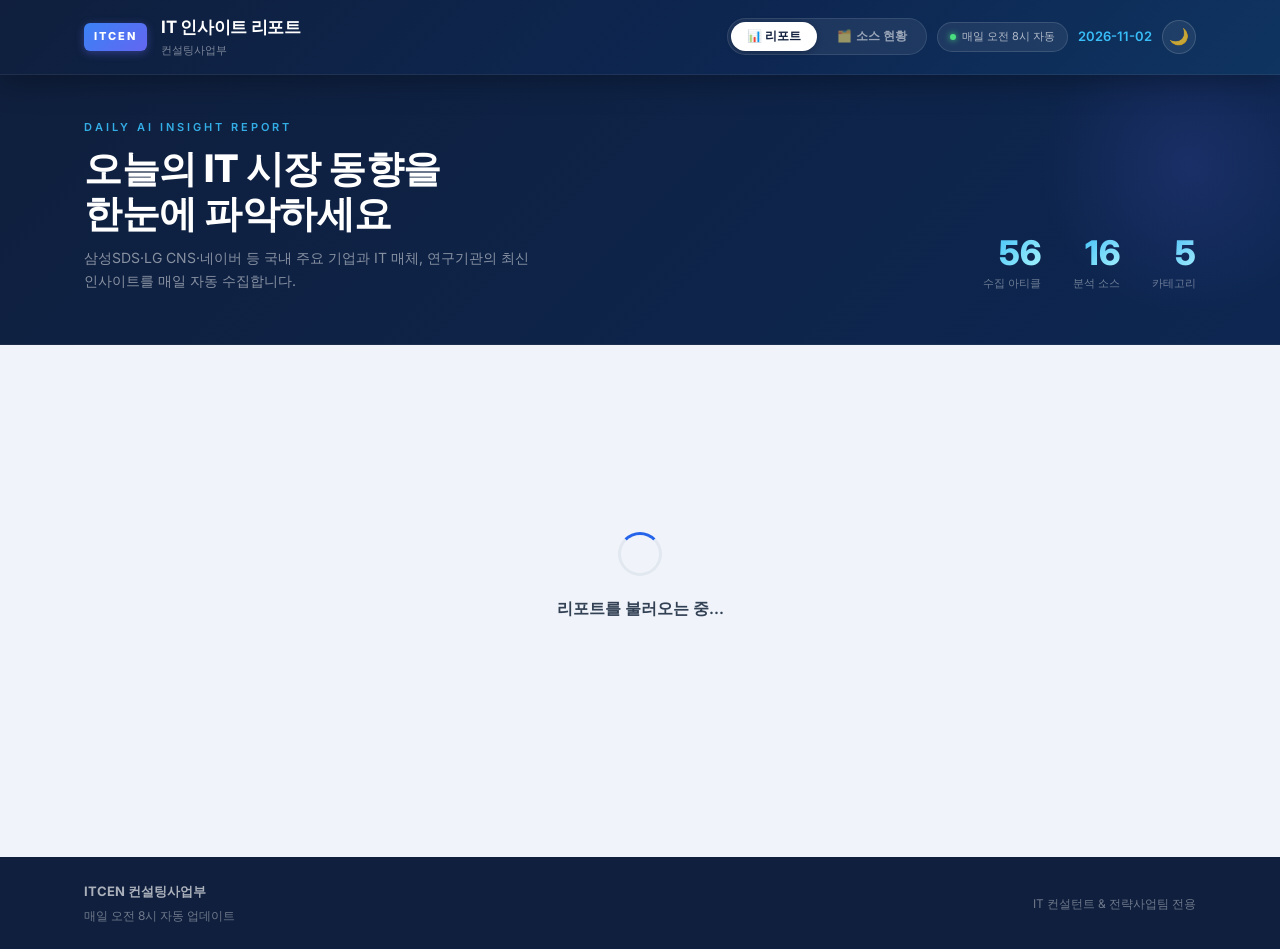
==== commit a7b5925e: "feat: collect Korean sources only and restore broken domestic feeds - Remove 14 overseas sources; ke" ====
--- a/web/index.html
+++ b/web/index.html
@@ -36,7 +36,7 @@
       <div>
         <div class="hero-label">Daily AI Insight Report</div>
         <h1>오늘의 IT 시장 동향을<br>한눈에 파악하세요</h1>
-        <p class="hero-desc">맥킨지·BCG·딜로이트 등 글로벌 컨설팅펌과 삼성SDS·LG CNS·네이버 등 국내 주요 기업의 최신 인사이트를 매일 자동 수집합니다.</p>
+        <p class="hero-desc">삼성SDS·LG CNS·네이버 등 국내 주요 기업과 IT 매체, 연구기관의 최신 인사이트를 매일 자동 수집합니다.</p>
       </div>
       <div class="hero-stats">
         <div class="hero-stat"><span class="hero-stat-num" id="stat-articles">-</span><div class="hero-stat-label">수집 아티클</div></div>
@@ -84,7 +84,6 @@
         <div class="filter-wrap">
           <div class="filter-bar">
             <button class="filter-btn active" data-cat="all">전체</button>
-            <button class="filter-btn" data-cat="글로벌 컨설팅">글로벌 컨설팅</button>
             <button class="filter-btn" data-cat="한국 대기업">한국 대기업</button>
             <button class="filter-btn" data-cat="플랫폼 테크">플랫폼 테크</button>
             <button class="filter-btn" data-cat="IT 미디어">IT 미디어</button>
@@ -155,7 +154,6 @@
       </div>
       <div class="sources-filter">
         <button class="filter-btn active" data-scat="all">전체</button>
-        <button class="filter-btn" data-scat="글로벌 컨설팅">글로벌 컨설팅</button>
         <button class="filter-btn" data-scat="국내 연구기관">국내 연구기관</button>
         <button class="filter-btn" data-scat="한국 대기업">한국 대기업</button>
         <button class="filter-btn" data-scat="플랫폼 테크">플랫폼 테크</button>
